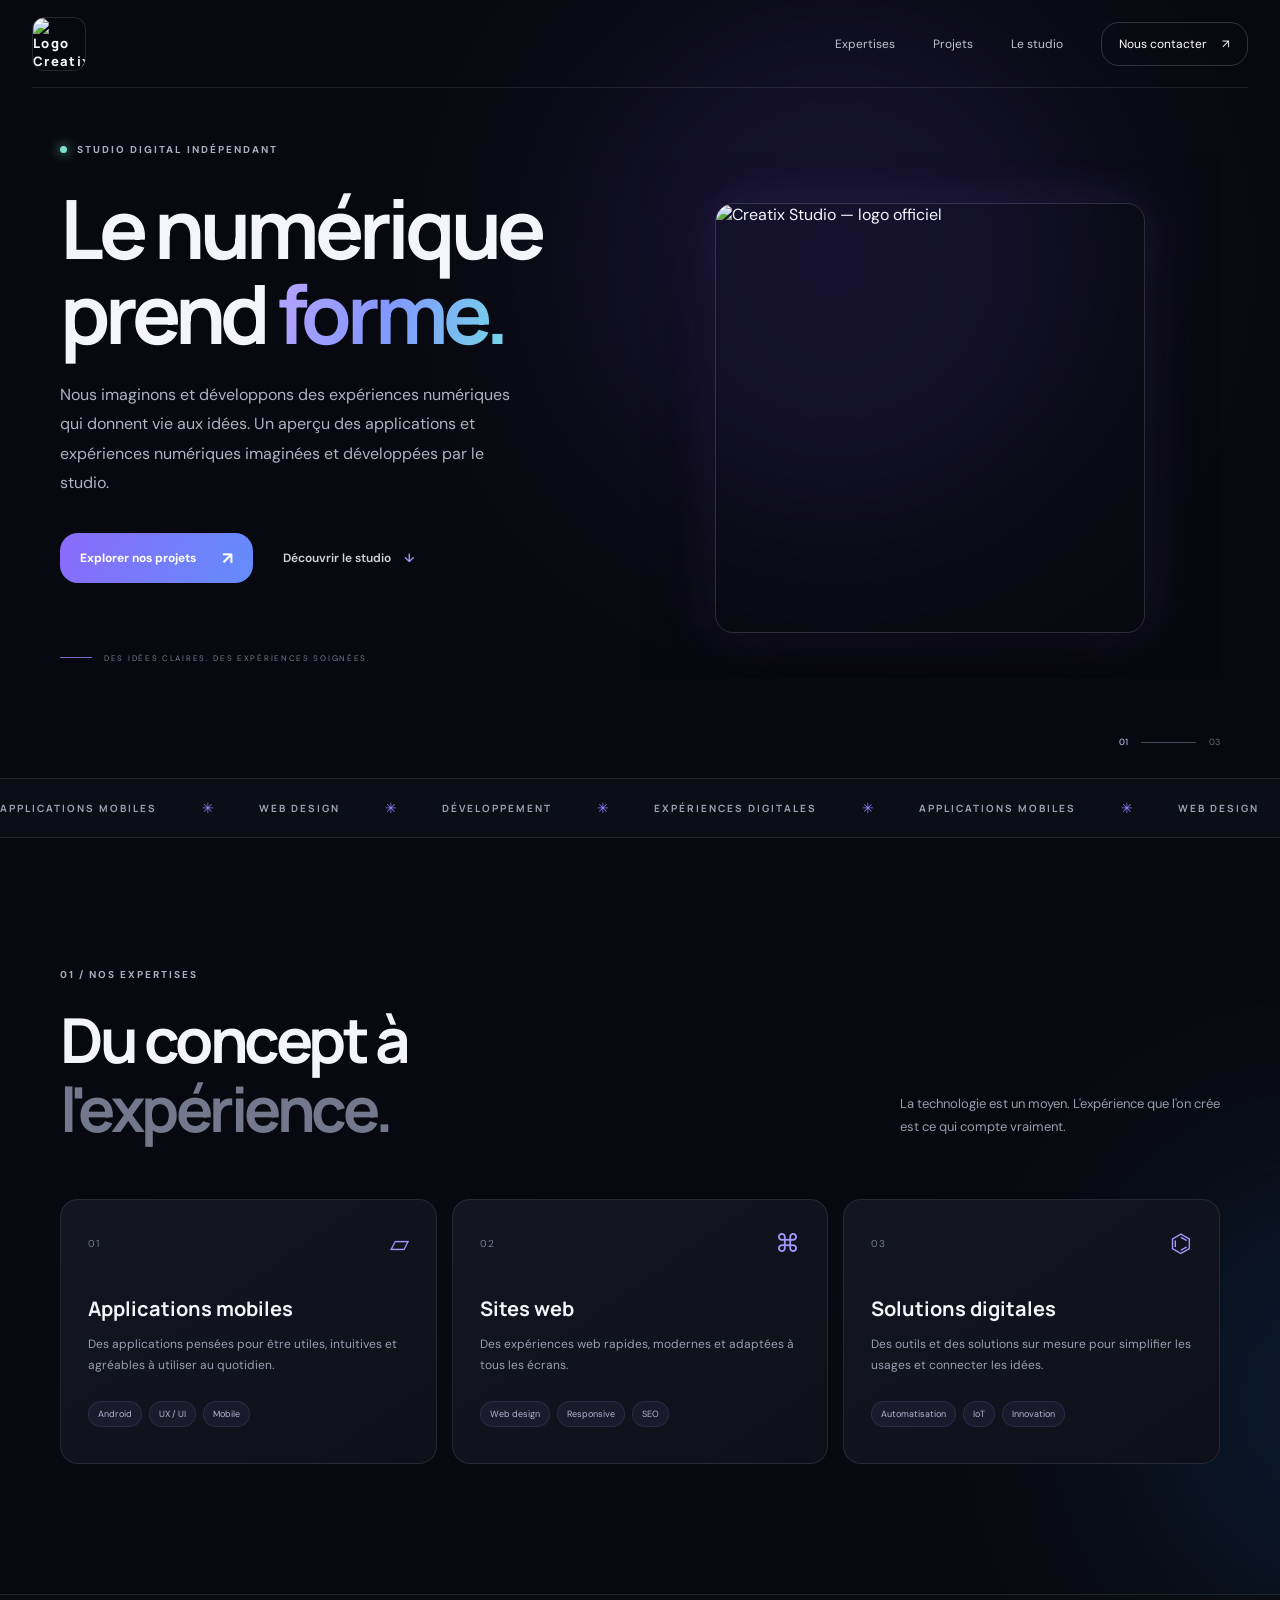
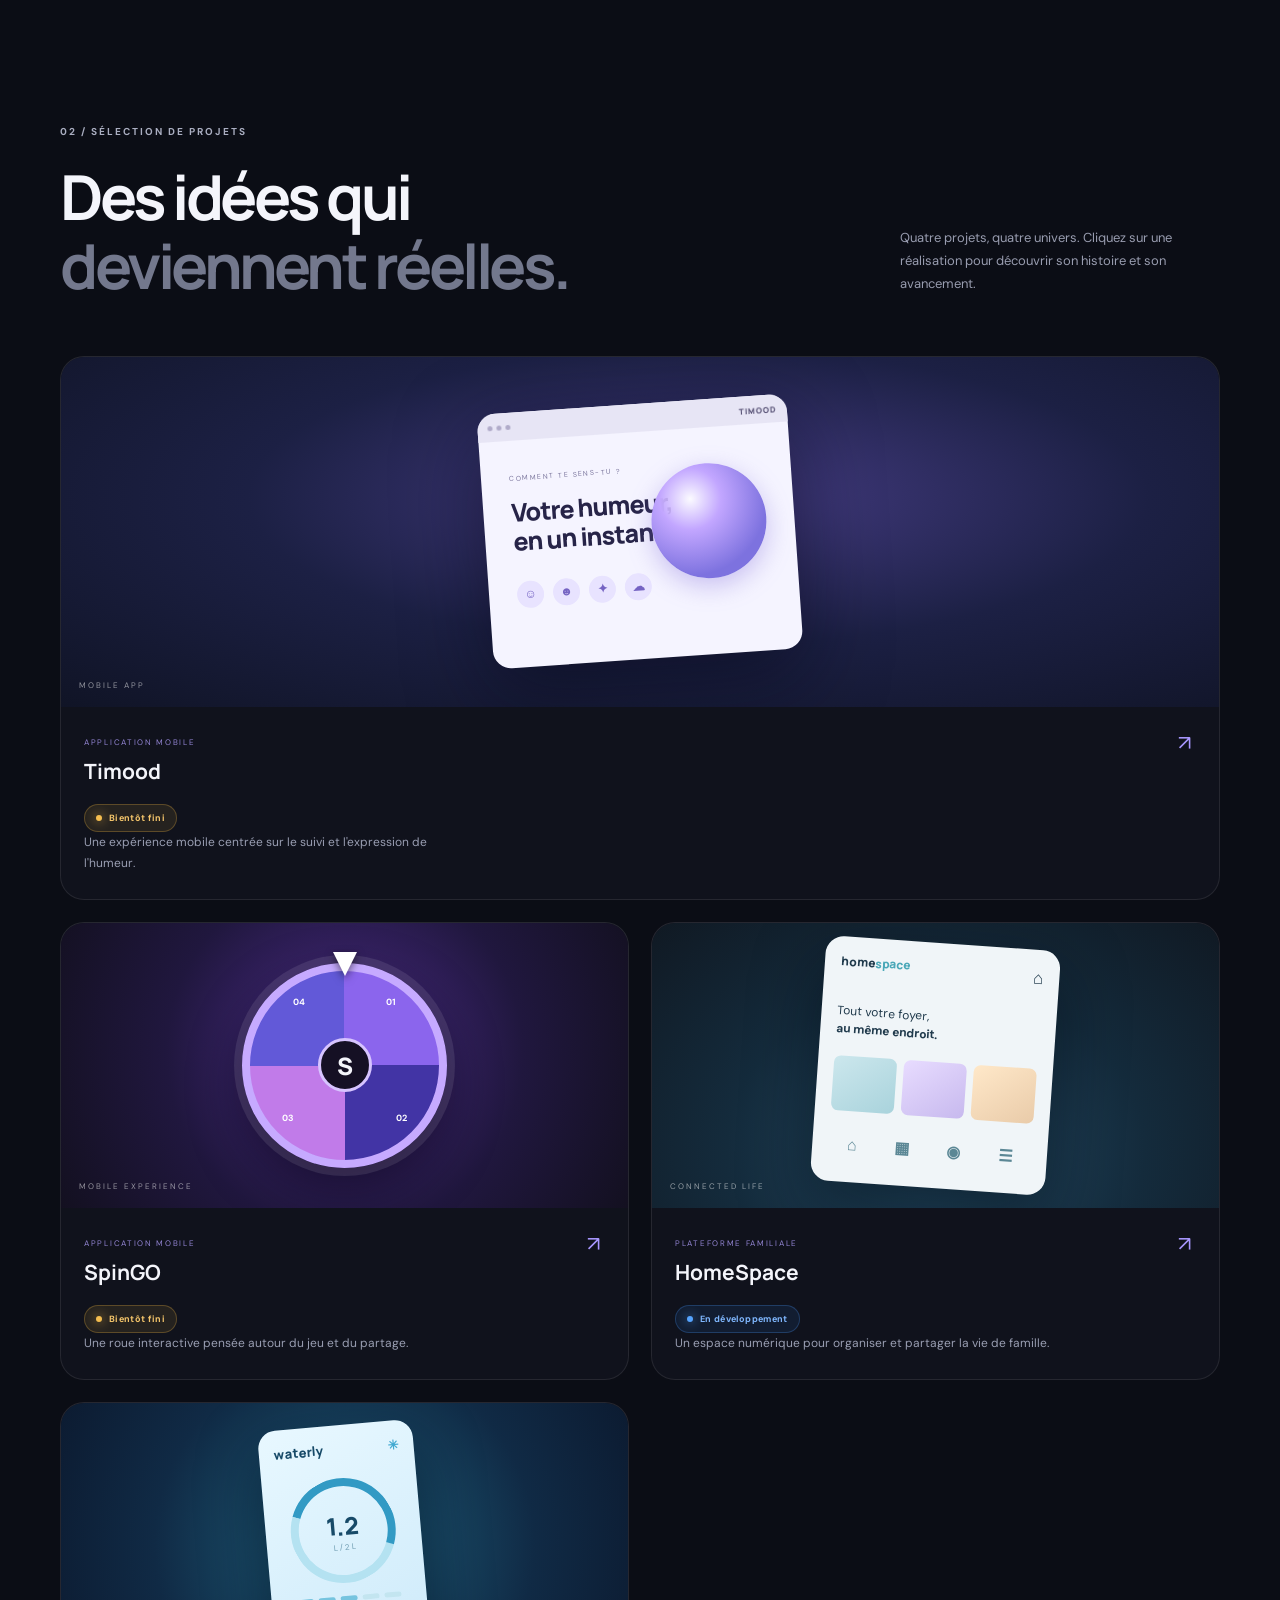
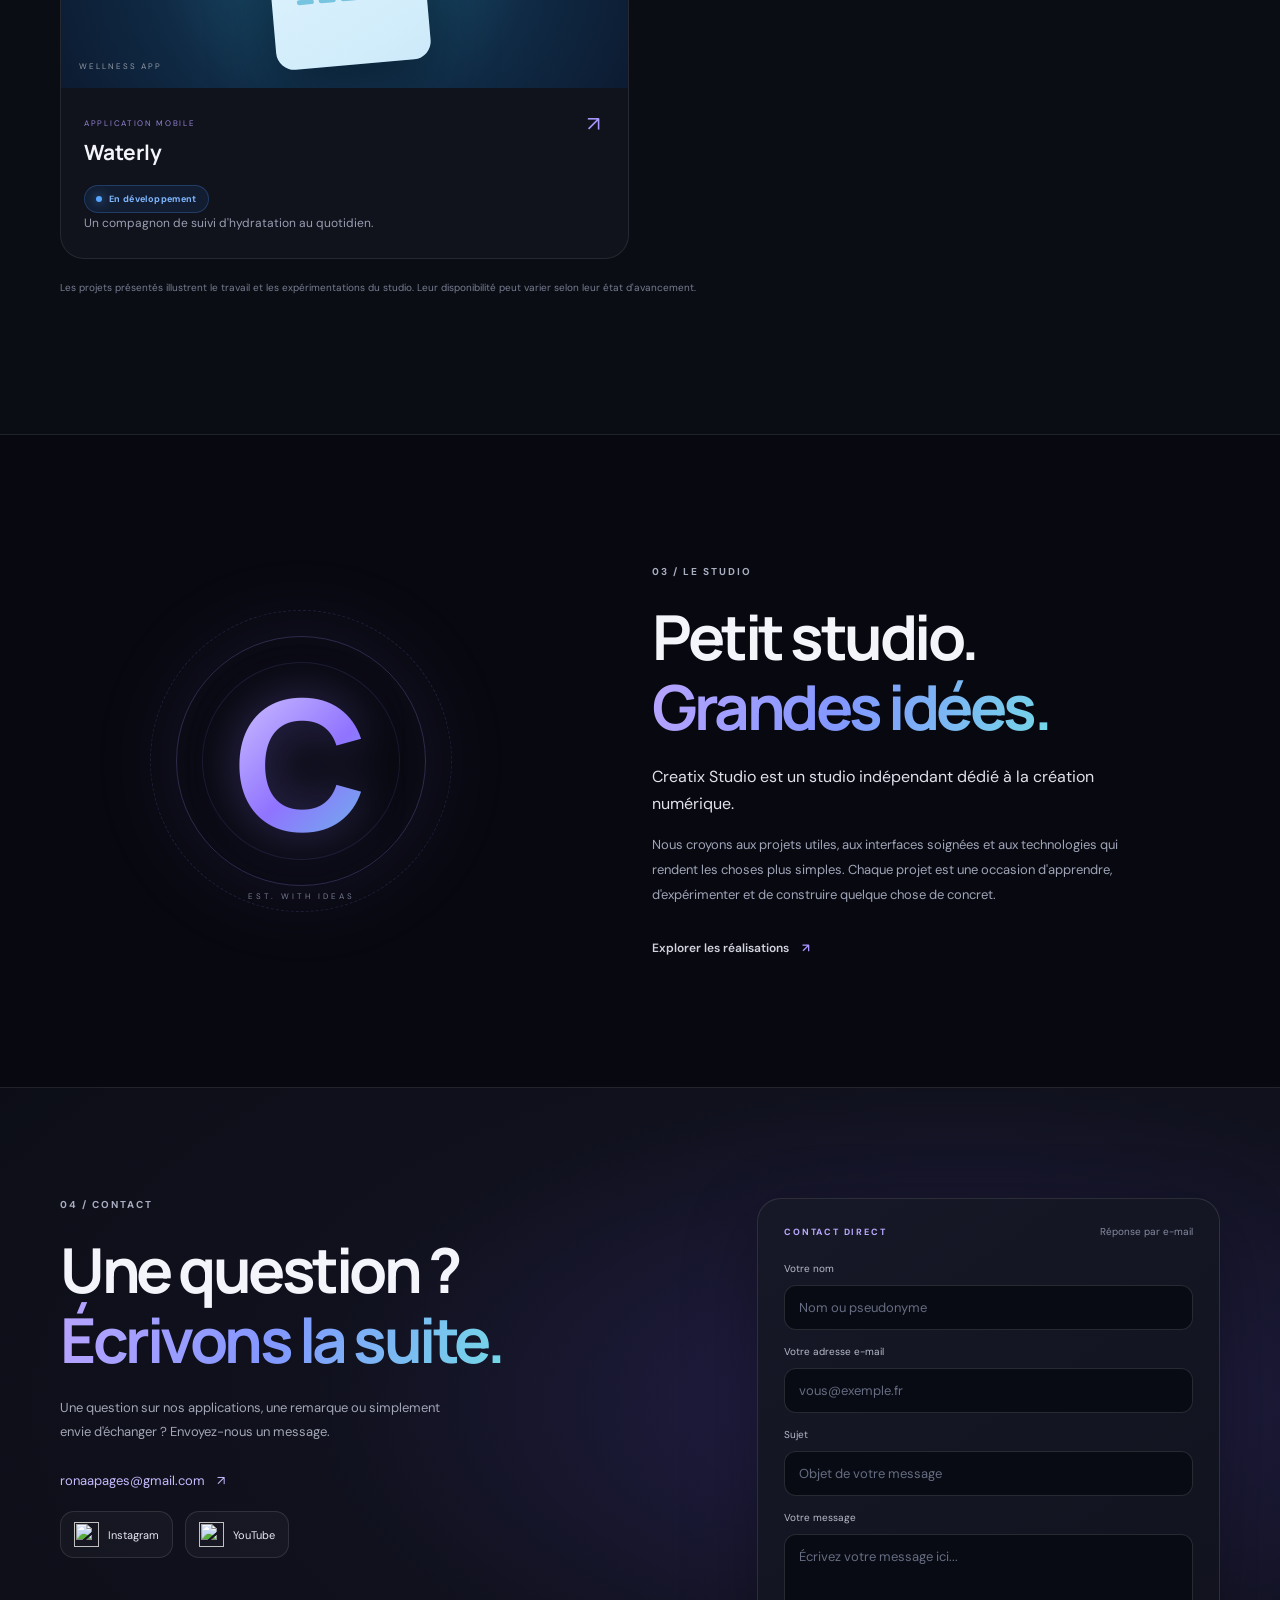
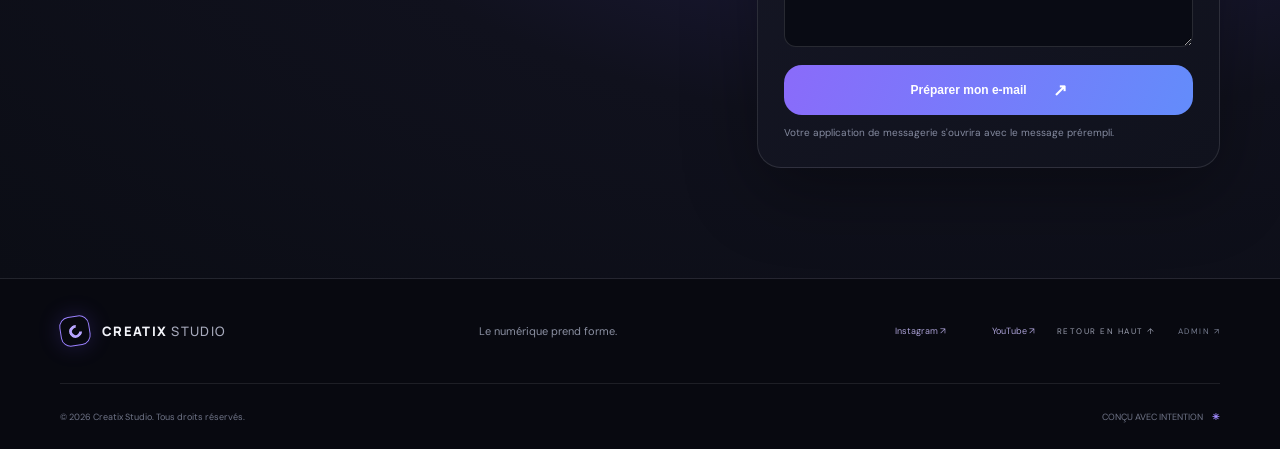
==== index.html @ 7efd93e7 "Add files via upload" ====
<!doctype html>
<html lang="fr">
<head>
  <meta charset="utf-8">
  <meta name="viewport" content="width=device-width, initial-scale=1">
  <meta name="theme-color" content="#080910">
  <meta name="description" content="Creatix Studio imagine et développe des expériences numériques, des applications et des sites web modernes.">
  <meta property="og:title" content="Creatix Studio — Le numérique prend forme">
  <meta property="og:description" content="Applications, sites web et expériences numériques conçus avec ambition.">
  <meta property="og:type" content="website">
  <title>Creatix Studio — Le numérique prend forme</title>
  <link rel="icon" type="image/png" sizes="128x128" href="assets/favicon.png">
  <link rel="preconnect" href="https://fonts.googleapis.com">
  <link rel="preconnect" href="https://fonts.gstatic.com" crossorigin>
  <link href="https://fonts.googleapis.com/css2?family=DM+Sans:wght@400;500;600;700&family=Manrope:wght@400;500;600;700;800&display=swap" rel="stylesheet">
  <link rel="stylesheet" href="styles.css">
</head>
<body>
  <div class="ambient ambient-one" aria-hidden="true"></div>
  <div class="ambient ambient-two" aria-hidden="true"></div>
  <header class="site-header" id="top">
    <a class="brand" href="#top" aria-label="Creatix Studio, accueil">
      <img class="brand-logo" src="assets/logo-creatix.png" alt="Logo Creatix Studio">
    </a>
    <button class="menu-toggle" aria-label="Ouvrir le menu" aria-expanded="false" aria-controls="main-nav"><span></span><span></span></button>
    <nav class="main-nav" id="main-nav" aria-label="Navigation principale">
      <a href="#expertises">Expertises</a>
      <a href="#projets">Projets</a>
      <a href="#studio">Le studio</a>
      <a class="nav-contact" href="#contact">Nous contacter <span>↗</span></a>
    </nav>
  </header>

  <main>
    <section class="hero section-wrap">
      <div class="hero-copy">
        <div class="eyebrow"><span class="pulse-dot"></span> STUDIO DIGITAL INDÉPENDANT</div>
        <h1>Le numérique<br>prend <span class="gradient-text">forme.</span></h1>
        <p class="hero-lead">Nous imaginons et développons des expériences numériques qui donnent vie aux idées. Un aperçu des applications et expériences numériques imaginées et développées par le studio.</p>
        <div class="hero-actions">
          <a class="button button-primary" href="#projets">Explorer nos projets <span>↗</span></a>
          <a class="text-link" href="#studio">Découvrir le studio <span>↓</span></a>
        </div>
        <div class="hero-note"><span class="note-line"></span><span>DES IDÉES CLAIRES. DES EXPÉRIENCES SOIGNÉES.</span></div>
      </div>
      <div class="hero-art" aria-label="Logo Creatix Studio">
        <div class="hero-logo-frame"><img class="hero-logo" src="assets/logo-creatix.png" alt="Creatix Studio — logo officiel"></div>
      </div>
      <div class="hero-index"><span>01</span><span class="index-rule"></span><span>03</span></div>
    </section>

    <section class="ticker" aria-label="Domaines de création"><div class="ticker-track"><span>APPLICATIONS MOBILES</span><i>✳</i><span>WEB DESIGN</span><i>✳</i><span>DÉVELOPPEMENT</span><i>✳</i><span>EXPÉRIENCES DIGITALES</span><i>✳</i><span>APPLICATIONS MOBILES</span><i>✳</i><span>WEB DESIGN</span><i>✳</i><span>DÉVELOPPEMENT</span><i>✳</i><span>EXPÉRIENCES DIGITALES</span><i>✳</i></div></section>

    <section class="section section-wrap" id="expertises">
      <div class="section-heading"><div><div class="eyebrow">01 / NOS EXPERTISES</div><h2>Du concept à<br><span class="muted-heading">l'expérience.</span></h2></div><p>La technologie est un moyen. L'expérience que l'on crée est ce qui compte vraiment.</p></div>
      <div class="expertise-grid">
        <article class="expertise-card"><div class="card-top"><span class="card-number">01</span><span class="line-icon">▱</span></div><h3>Applications mobiles</h3><p>Des applications pensées pour être utiles, intuitives et agréables à utiliser au quotidien.</p><div class="card-tags"><span>Android</span><span>UX / UI</span><span>Mobile</span></div></article>
        <article class="expertise-card"><div class="card-top"><span class="card-number">02</span><span class="line-icon">⌘</span></div><h3>Sites web</h3><p>Des expériences web rapides, modernes et adaptées à tous les écrans.</p><div class="card-tags"><span>Web design</span><span>Responsive</span><span>SEO</span></div></article>
        <article class="expertise-card"><div class="card-top"><span class="card-number">03</span><span class="line-icon">⌬</span></div><h3>Solutions digitales</h3><p>Des outils et des solutions sur mesure pour simplifier les usages et connecter les idées.</p><div class="card-tags"><span>Automatisation</span><span>IoT</span><span>Innovation</span></div></article>
      </div>
    </section>

    <section class="section projects-section" id="projets">
      <div class="section-wrap">
        <div class="section-heading"><div><div class="eyebrow">02 / SÉLECTION DE PROJETS</div><h2>Des idées qui<br><span class="muted-heading">deviennent réelles.</span></h2></div><p>Quatre projets, quatre univers. Cliquez sur une réalisation pour découvrir son histoire et son avancement.</p></div>
        <div class="projects-grid">
          <article data-project-id="timood" class="project-card project-large"><div class="project-visual visual-timood"><img class="project-screenshot" src="assets/projects/timood.png" alt="Capture d’écran de Timood" onerror="this.hidden=true"><div class="mock-window"><div class="mock-bar"><i></i><i></i><i></i><span>TIMOOD</span></div><div class="mood-content"><div class="mood-orb"></div><small>COMMENT TE SENS-TU ?</small><strong>Votre humeur,<br>en un instant.</strong><div class="mood-pills"><b>☺</b><b>☻</b><b>✦</b><b>☁</b></div></div></div><span class="visual-label">MOBILE APP</span></div><div class="project-info"><div><span class="project-type">APPLICATION MOBILE</span><h3>Timood</h3><span class="project-status" data-status>Bientôt fini</span><p>Une expérience mobile centrée sur le suivi et l'expression de l'humeur.</p></div><span class="project-arrow">↗</span></div></article>
          <article data-project-id="spingo" class="project-card"><div class="project-visual visual-spingo"><img class="project-screenshot" src="assets/projects/spingo.png" alt="Capture d’écran de SpinGO" onerror="this.hidden=true"><div class="wheel"><div class="wheel-center">S</div><span>01</span><span>02</span><span>03</span><span>04</span></div><span class="visual-label">MOBILE EXPERIENCE</span></div><div class="project-info"><div><span class="project-type">APPLICATION MOBILE</span><h3>SpinGO</h3><span class="project-status" data-status>Bientôt fini</span><p>Une roue interactive pensée autour du jeu et du partage.</p></div><span class="project-arrow">↗</span></div></article>
          <article data-project-id="homespace" class="project-card"><div class="project-visual visual-homespace"><img class="project-screenshot" src="assets/projects/homespace.png" alt="Capture d’écran de HomeSpace" onerror="this.hidden=true"><div class="home-ui"><div class="home-top"><span>home<span>space</span></span><b>⌂</b></div><div class="home-welcome">Tout votre foyer,<br><strong>au même endroit.</strong></div><div class="home-widgets"><i></i><i></i><i></i></div><div class="home-nav"><b>⌂</b><b>▦</b><b>◉</b><b>☰</b></div></div><span class="visual-label">CONNECTED LIFE</span></div><div class="project-info"><div><span class="project-type">PLATEFORME FAMILIALE</span><h3>HomeSpace</h3><span class="project-status" data-status>En développement</span><p>Un espace numérique pour organiser et partager la vie de famille.</p></div><span class="project-arrow">↗</span></div></article>
          <article data-project-id="waterly" class="project-card"><div class="project-visual visual-waterly"><img class="project-screenshot" src="assets/projects/waterly.png" alt="Capture d’écran de Waterly" onerror="this.hidden=true"><div class="water-phone"><div class="water-header">waterly <span>✳</span></div><div class="water-ring"><div><strong>1.2</strong><small>L / 2 L</small></div></div><div class="water-bars"><i></i><i></i><i></i><i></i><i></i></div></div><span class="visual-label">WELLNESS APP</span></div><div class="project-info"><div><span class="project-type">APPLICATION MOBILE</span><h3>Waterly</h3><span class="project-status" data-status>En développement</span><p>Un compagnon de suivi d'hydratation au quotidien.</p></div><span class="project-arrow">↗</span></div></article>
        </div>
        <p class="projects-footnote">Les projets présentés illustrent le travail et les expérimentations du studio. Leur disponibilité peut varier selon leur état d'avancement.</p>
      </div>
    </section>

    <section class="section section-wrap studio-section" id="studio">
      <div class="studio-symbol"><div class="symbol-ring"></div><div class="symbol-letter">C</div><span>EST. WITH IDEAS</span></div>
      <div class="studio-copy"><div class="eyebrow">03 / LE STUDIO</div><h2>Petit studio.<br><span class="gradient-text">Grandes idées.</span></h2><p class="studio-lead">Creatix Studio est un studio indépendant dédié à la création numérique.</p><p>Nous croyons aux projets utiles, aux interfaces soignées et aux technologies qui rendent les choses plus simples. Chaque projet est une occasion d'apprendre, d'expérimenter et de construire quelque chose de concret.</p><a class="text-link" href="#projets">Explorer les réalisations <span>↗</span></a></div>
    </section>

    <section class="contact-section" id="contact">
      <div class="section-wrap contact-inner contact-reworked">
        <div class="contact-intro">
          <div class="eyebrow">04 / CONTACT</div>
          <h2>Une question ?<br><span class="gradient-text">Écrivons la suite.</span></h2>
          <p>Une question sur nos applications, une remarque ou simplement envie d'échanger ? Envoyez-nous un message.</p>
          <a class="contact-email" href="mailto:ronaapages@gmail.com">ronaapages@gmail.com <span>↗</span></a>
          <div class="contact-socials">
            <a class="social-icon-link" href="https://www.instagram.com/creatix_studio.fr/" target="_blank" rel="noopener noreferrer" aria-label="Instagram Creatix Studio"><img src="assets/instagram-icon.png" alt=""><span>Instagram</span></a>
            <a class="social-icon-link" href="https://youtube.com/@creatixstudiofr?si=Gf36bRk7oWZ05iRI" target="_blank" rel="noopener noreferrer" aria-label="YouTube Creatix Studio"><img src="assets/youtube-icon.png" alt=""><span>YouTube</span></a>
          </div>
        </div>
        <form class="contact-form" id="contact-form">
          <div class="form-heading"><span>CONTACT DIRECT</span><small>Réponse par e-mail</small></div>
          <label for="contact-name">Votre nom</label>
          <input id="contact-name" name="name" type="text" placeholder="Nom ou pseudonyme" required maxlength="80">
          <label for="contact-sender">Votre adresse e-mail</label>
          <input id="contact-sender" name="email" type="email" placeholder="vous@exemple.fr" required maxlength="120">
          <label for="contact-subject">Sujet</label>
          <input id="contact-subject" name="subject" type="text" placeholder="Objet de votre message" required maxlength="120">
          <label for="contact-message">Votre message</label>
          <textarea id="contact-message" name="message" rows="5" placeholder="Écrivez votre message ici..." required maxlength="4000"></textarea>
          <button class="button button-primary contact-submit" type="submit">Préparer mon e-mail <span>↗</span></button>
          <p class="form-note" id="contact-form-note">Votre application de messagerie s'ouvrira avec le message prérempli.</p>
        </form>
      </div>
    </section>
  </main>

  <footer class="site-footer"><div class="section-wrap footer-main"><a class="brand" href="#top"><span class="brand-mark"><span></span></span><span>CREATIX<span class="brand-light"> STUDIO</span></span></a><p>Le numérique prend forme.</p><div class="footer-links"><a class="footer-social" href="https://www.instagram.com/creatix_studio.fr/" target="_blank" rel="noopener noreferrer"><img src="assets/instagram-icon.png" alt="">Instagram ↗</a><a class="footer-social" href="https://youtube.com/@creatixstudiofr?si=Gf36bRk7oWZ05iRI" target="_blank" rel="noopener noreferrer"><img src="assets/youtube-icon.png" alt="">YouTube ↗</a><a href="#top" class="back-top">RETOUR EN HAUT ↑</a><a href="admin.html" class="admin-entry">ADMIN ↗</a></div></div><div class="section-wrap footer-bottom"><span>© <span id="year"></span> Creatix Studio. Tous droits réservés.</span><span>CONÇU AVEC INTENTION <b>✳</b></span></div></footer>
  <div class="project-modal" id="project-modal" aria-hidden="true">
    <div class="project-modal-backdrop" data-close-modal></div>
    <section class="project-modal-panel" role="dialog" aria-modal="true" aria-labelledby="modal-title">
      <button class="modal-close" type="button" aria-label="Fermer" data-close-modal>×</button>
      <div class="modal-eyebrow">CREATIX STUDIO / PROJET</div><div class="modal-visual" id="modal-visual"></div>
      <div class="modal-content"><div class="modal-type" id="modal-type"></div><h2 id="modal-title"></h2><span class="project-status" id="modal-status"></span><p id="modal-description"></p><div class="modal-detail" id="modal-detail"></div></div>
    </section>
  </div>
  <script src="script.js"></script>
</body>
</html>
---- styles.css ----
:root{--bg:#080910;--panel:#10121d;--panel2:#141725;--text:#f4f5fb;--muted:#989caf;--line:rgba(255,255,255,.09);--purple:#9b7bff;--blue:#5a8cff;--cyan:#66d9ed;--font:'DM Sans',sans-serif;--display:'Manrope',sans-serif}*{box-sizing:border-box}html{scroll-behavior:smooth;scroll-padding-top:90px}body{margin:0;background:var(--bg);color:var(--text);font-family:var(--font);overflow-x:hidden}a{color:inherit;text-decoration:none}.ambient{position:absolute;z-index:-1;pointer-events:none;border-radius:50%;filter:blur(100px);opacity:.15}.ambient-one{width:520px;height:520px;top:0;left:45%;background:#6444d8}.ambient-two{width:400px;height:500px;top:1150px;right:-240px;background:#176cbd}.section-wrap{width:min(1160px,calc(100% - 64px));margin-inline:auto}.site-header{height:88px;width:min(1320px,calc(100% - 64px));margin:auto;display:flex;align-items:center;justify-content:space-between;border-bottom:1px solid var(--line);position:relative;z-index:10}.brand{display:flex;align-items:center;gap:12px;font:800 13px var(--display);letter-spacing:1.3px}.brand-light{font-weight:500;color:#a7aabc}.brand-mark{width:30px;height:30px;border:1.5px solid #9a80ff;border-radius:10px;display:grid;place-items:center;transform:rotate(-9deg);box-shadow:0 0 22px #7955ff35}.brand-mark span{width:13px;height:13px;border:3px solid #b8a6ff;border-right-color:transparent;border-radius:50%;transform:rotate(-35deg)}.main-nav{display:flex;align-items:center;gap:38px;font-size:12px;color:#c0c3d0}.main-nav>a:not(.nav-contact):hover,.text-link:hover{color:white}.nav-contact{padding:13px 17px;border:1px solid #ffffff2c;border-radius:7px;color:white;transition:.25s}.nav-contact:hover{background:#fff;color:#090a12}.nav-contact span{margin-left:12px}.menu-toggle{display:none}.hero{min-height:690px;display:grid;grid-template-columns:1fr 1fr;align-items:center;position:relative;padding-top:35px;padding-bottom:65px}.hero-copy{position:relative;z-index:2;padding-bottom:30px}.eyebrow{font-size:10px;letter-spacing:2px;color:#aaaec1;font-weight:700;display:flex;align-items:center;gap:10px}.pulse-dot,.tag-dot{width:7px;height:7px;border-radius:50%;background:#7ce0cf;box-shadow:0 0 12px #7ce0cf}.hero h1,.section-heading h2,.studio-copy h2,.contact-inner h2{font:700 clamp(54px,6.4vw,88px)/1.04 var(--display);letter-spacing:-5px;margin:30px 0 23px}.gradient-text{background:linear-gradient(105deg,#b9a4ff 0%,#8297ff 48%,#74d8e7 100%);-webkit-background-clip:text;background-clip:text;color:transparent}.hero-lead{max-width:470px;font-size:16px;line-height:1.85;color:#aeb2c2}.hero-actions{display:flex;align-items:center;gap:30px;margin-top:35px}.button{min-height:50px;padding:0 20px;display:inline-flex;align-items:center;gap:26px;border-radius:6px;font-size:12px;font-weight:700;transition:transform .2s,box-shadow .2s}.button:hover{transform:translateY(-3px);box-shadow:0 12px 35px #7155db38}.button-primary{background:linear-gradient(110deg,#8a6bfa,#638cfb);color:white}.button-primary span{font-size:17px}.text-link{font-size:12px;color:#d1d3df;font-weight:600}.text-link span{margin-left:10px;color:#a996ff}.hero-note{display:flex;align-items:center;gap:12px;margin-top:70px;font-size:8px;letter-spacing:1.7px;color:#73788d}.note-line{width:32px;height:1px;background:#7e6bca}.hero-art{height:520px;position:relative;display:grid;place-items:center}.art-grid{position:absolute;inset:30px 0;background-image:linear-gradient(#ffffff09 1px,transparent 1px),linear-gradient(90deg,#ffffff09 1px,transparent 1px);background-size:36px 36px;mask-image:radial-gradient(ellipse,black 0%,transparent 72%);opacity:.6}.orbit{position:absolute;border:1px solid #a69aff28;border-radius:50%;transform:rotate(-28deg)}.orbit-a{width:430px;height:220px}.orbit-b{width:350px;height:460px;transform:rotate(58deg);border-color:#68b8e52c}.orbit-c{width:490px;height:300px;transform:rotate(76deg);border-style:dashed;border-color:#9c82ff25}.art-core{width:250px;height:250px;border-radius:50%;position:relative;display:grid;place-items:center;background:radial-gradient(circle at 35% 30%,#34305c,#15172c 48%,#0c0d17 72%);box-shadow:inset 0 0 45px #9e8aff28,0 0 100px #6e58d52c;border:1px solid #b9a9ff38}.core-glow{position:absolute;inset:18px;border-radius:50%;border:1px solid #a7a1ff30;box-shadow:0 0 30px #8e75ff25}.core-c{font:800 145px/.8 var(--display);letter-spacing:-18px;padding-right:16px;background:linear-gradient(135deg,#f4efff,#a58bff 55%,#5fcde6);color:transparent;background-clip:text;filter:drop-shadow(0 0 25px #a18aff72)}.core-caption{position:absolute;bottom:48px;right:23px;font:800 8px/1.4 var(--display);letter-spacing:2px;color:#d5d1f3}.core-caption span{color:#8c91ac;font-weight:500}.float-tag{position:absolute;padding:11px 14px;border:1px solid #ffffff1a;background:#10121dcc;backdrop-filter:blur(12px);border-radius:5px;font-size:8px;letter-spacing:1.5px;color:#c7c9d6;box-shadow:0 12px 40px #0005}.tag-top{top:75px;right:0}.tag-icon{font-size:15px;color:#ad9bff;margin-right:8px}.tag-bottom{bottom:70px;left:2px}.tag-dot{display:inline-block;margin-right:8px;width:6px;height:6px}.art-cross{position:absolute;color:#a797ff;font-size:22px;font-weight:200}.cross-one{top:100px;left:45px}.cross-two{right:50px;bottom:120px}.hero-index{position:absolute;bottom:30px;right:0;display:flex;align-items:center;gap:13px;color:#656a7d;font-size:9px}.hero-index span:first-child{color:#d4c8ff}.index-rule{width:55px;height:1px;background:#44465a}.ticker{overflow:hidden;border-block:1px solid var(--line);background:#0c0e17;padding:20px 0}.ticker-track{display:flex;align-items:center;justify-content:space-around;gap:45px;white-space:nowrap;min-width:1000px;animation:marquee 36s linear infinite}.ticker-track span{font:700 10px var(--display);letter-spacing:2px;color:#9da1b4}.ticker-track i{font-style:normal;color:#9880ff;font-size:14px}@keyframes marquee{to{transform:translateX(-15%)}}.section{padding-top:130px;padding-bottom:130px}.section-heading{display:flex;align-items:flex-end;justify-content:space-between;margin-bottom:55px}.section-heading h2,.studio-copy h2,.contact-inner h2{font-size:clamp(42px,5vw,62px);letter-spacing:-3.5px;line-height:1.12;margin:24px 0 0}.muted-heading{color:#73788d}.section-heading>p{max-width:320px;color:var(--muted);font-size:13px;line-height:1.8;margin:0 0 5px}.expertise-grid{display:grid;grid-template-columns:repeat(3,1fr);gap:15px}.expertise-card{min-height:265px;padding:27px 27px 25px;background:linear-gradient(145deg,#131522,#0e1019);border:1px solid var(--line);border-radius:9px;transition:.3s}.expertise-card:hover,.project-card:hover{transform:translateY(-5px);border-color:#9d8bff55}.card-top{display:flex;align-items:center;justify-content:space-between}.card-number{font-size:10px;color:#747a90;letter-spacing:1px}.line-icon{font-size:25px;color:#a997ff}.expertise-card h3{font:700 20px var(--display);margin:35px 0 12px}.expertise-card p,.project-info p{font-size:12px;line-height:1.8;color:#999eb2;margin:0}.card-tags{display:flex;gap:7px;flex-wrap:wrap;margin-top:24px}.card-tags span{font-size:9px;color:#b8b4d2;background:#a38aff12;border:1px solid #a38aff22;padding:6px 9px;border-radius:3px}.projects-section{background:#0b0d15;border-block:1px solid var(--line)}.projects-grid{display:grid;grid-template-columns:repeat(2,1fr);gap:22px}.project-card{border:1px solid var(--line);border-radius:8px;overflow:hidden;background:#10121c;transition:.3s}.project-visual{height:285px;position:relative;overflow:hidden;display:grid;place-items:center}.project-large{grid-column:span 2}.project-large .project-visual{height:350px}.visual-label{position:absolute;bottom:17px;left:18px;font-size:8px;letter-spacing:2px;color:#ffffff8a}.visual-timood{background:radial-gradient(ellipse at 55% 40%,#463d85,#1c2044 50%,#101426)}.mock-window{width:310px;height:255px;border-radius:12px;background:#f5f4ff;box-shadow:0 25px 80px #05071688;overflow:hidden;transform:rotate(-4deg)}.mock-bar{height:28px;background:#e7e5f5;display:flex;align-items:center;padding:0 10px;gap:4px}.mock-bar i{width:5px;height:5px;border-radius:50%;background:#b0abc9}.mock-bar span{margin-left:auto;font:800 8px var(--display);letter-spacing:1px;color:#565074}.mood-content{padding:24px 28px;color:#272448;position:relative}.mood-orb{position:absolute;width:115px;height:115px;border-radius:50%;right:28px;top:36px;background:radial-gradient(circle at 35% 30%,#fff9,#c2a6ff 28%,#7d72df 70%);box-shadow:0 8px 25px #8772db65}.mood-content small{font-size:7px;letter-spacing:1.5px;color:#7c779e}.mood-content strong{display:block;font:800 25px/1.15 var(--display);margin-top:13px;letter-spacing:-1px}.mood-pills{display:flex;gap:9px;margin-top:25px}.mood-pills b{width:27px;height:27px;border-radius:50%;display:grid;place-items:center;background:#e8e3ff;color:#7563c3;font-size:12px}.visual-spingo{background:radial-gradient(circle at 50% 45%,#4c2c89,#20173e 55%,#131020)}.wheel{width:205px;height:205px;border-radius:50%;background:conic-gradient(#8b65ed 0 25%,#4234a5 25% 50%,#c17be9 50% 75%,#6259d8 75%);border:8px solid #c6aaff;box-shadow:0 0 0 8px #ffffff18,0 20px 50px #05020f88;position:relative;display:grid;place-items:center}.wheel:after{content:'';position:absolute;top:-19px;border-left:12px solid transparent;border-right:12px solid transparent;border-top:24px solid #fff;filter:drop-shadow(0 3px 4px #0008)}.wheel-center{width:54px;height:54px;background:#151024;border:3px solid #d7c4ff;border-radius:50%;display:grid;place-items:center;font:800 24px var(--display);z-index:1}.wheel>span{position:absolute;font-size:9px;font-weight:700;color:white}.wheel>span:nth-of-type(1){top:25px;right:43px}.wheel>span:nth-of-type(2){bottom:36px;right:32px}.wheel>span:nth-of-type(3){bottom:36px;left:32px}.wheel>span:nth-of-type(4){top:25px;left:43px}.visual-homespace{background:radial-gradient(ellipse at 50% 80%,#244b65,#142b3c 52%,#101923)}.home-ui{width:235px;height:245px;border-radius:14px;background:#f0f5f8;color:#203a4c;padding:16px;box-shadow:0 25px 65px #020a1280;transform:rotate(4deg)}.home-top{display:flex;justify-content:space-between;font:800 12px var(--display)}.home-top span span{color:#4ba8b8}.home-top b{font-size:17px}.home-welcome{font-size:12px;margin-top:26px;line-height:1.5}.home-widgets{display:flex;gap:7px;margin-top:18px}.home-widgets i{height:55px;flex:1;border-radius:7px;background:linear-gradient(145deg,#cce7ed,#a9d3dc)}.home-widgets i:nth-child(2){background:linear-gradient(145deg,#e8dcff,#c7b9ee)}.home-widgets i:nth-child(3){background:linear-gradient(145deg,#ffe8c9,#e9cba9)}.home-nav{display:flex;justify-content:space-around;margin-top:23px;color:#5b8795}.visual-waterly{background:radial-gradient(circle at 50% 50%,#1f627e,#102a45 60%,#0c1b31)}.water-phone{width:155px;height:240px;border-radius:19px;background:linear-gradient(155deg,#e8f8ff,#cdeafa);padding:15px;color:#174a68;box-shadow:0 25px 60px #030b1d99;transform:rotate(-5deg)}.water-header{font:800 13px var(--display);display:flex;justify-content:space-between}.water-header span{color:#42a9d1}.water-ring{width:105px;height:105px;border-radius:50%;margin:20px auto 13px;border:8px solid #b4e2f1;border-top-color:#329ac4;border-right-color:#329ac4;display:grid;place-items:center;transform:rotate(-25deg)}.water-ring>div{transform:rotate(25deg);display:flex;flex-direction:column;align-items:center}.water-ring strong{font:800 24px var(--display)}.water-ring small{font-size:8px;color:#6e9cb1}.water-bars{display:flex;gap:5px;justify-content:center}.water-bars i{width:17px;height:5px;border-radius:5px;background:#76c4df}.water-bars i:nth-child(n+4){background:#c3e5f0}.visual-smartgate{background:linear-gradient(145deg,#29324b,#111a2c)}.gate-scene{width:260px;height:190px;position:relative}.gate-sun{position:absolute;right:25px;top:12px;width:55px;height:55px;border-radius:50%;background:linear-gradient(135deg,#d4c7ff,#6e86cb);box-shadow:0 0 40px #8da2ff66}.gate-line{position:absolute;bottom:40px;width:100%;height:1px;background:#8ea2c855}.gate-door{position:absolute;bottom:42px;left:35px;width:180px;height:100px;border:2px solid #9aadd1;background:linear-gradient(145deg,#384a67,#1a2a43);display:flex;gap:8px;padding:9px}.gate-door i{flex:1;border:1px solid #9baecc66;background:#9eb3d01a}.gate-base{position:absolute;bottom:29px;left:20px;width:210px;height:10px;background:#9aabc6;border-radius:3px}.gate-signal{position:absolute;top:15px;left:0;font-size:8px;letter-spacing:2px;color:#a4d6df}.visual-security{background:radial-gradient(circle at 50%,#253b4d,#101c2c 65%,#0b1421)}.security-radar{width:200px;height:200px;border:1px solid #6ac7d044;border-radius:50%;position:relative;background:repeating-radial-gradient(circle,transparent 0 32px,#65d0dc25 33px 34px),linear-gradient(90deg,transparent 49.5%,#65d0dc25 50%,transparent 50.5%),linear-gradient(0deg,transparent 49.5%,#65d0dc25 50%,transparent 50.5%);overflow:hidden}.radar-sweep{position:absolute;inset:0;background:conic-gradient(from 0deg,transparent 0 270deg,#67d5d04c 360deg);border-radius:50%;animation:spin 7s linear infinite}.radar-center{position:absolute;inset:0;display:grid;place-items:center;color:#8be0d8;font-size:27px}.radar-point{position:absolute;width:7px;height:7px;border-radius:50%;background:#8be0d8;top:54px;right:48px;box-shadow:0 0 15px #8be0d8}@keyframes spin{to{transform:rotate(360deg)}}.project-info{display:flex;justify-content:space-between;align-items:center;padding:22px 23px 24px}.project-type{font-size:8px;letter-spacing:1.7px;color:#9385d3}.project-info h3{font:700 21px var(--display);margin:7px 0}.project-info p{max-width:390px}.project-arrow{font-size:21px;color:#a897ff;padding:0 5px}.projects-footnote{font-size:10px;color:#777d91;margin-top:22px}.studio-section{display:grid;grid-template-columns:.85fr 1fr;gap:110px;align-items:center}.studio-symbol{height:350px;display:grid;place-items:center;position:relative}.symbol-ring{width:250px;height:250px;border:1px solid #a48aff40;border-radius:50%;box-shadow:0 0 90px #7d62db20,inset 0 0 50px #7d62db12;position:absolute}.symbol-ring:before,.symbol-ring:after{content:'';position:absolute;inset:-27px;border:1px dashed #8f7be52a;border-radius:50%;transform:rotate(35deg)}.symbol-ring:after{inset:25px;border-style:solid;border-color:#8f7be522;transform:rotate(-25deg)}.symbol-letter{font:800 180px var(--display);letter-spacing:-20px;padding-right:20px;background:linear-gradient(135deg,#e3dcff,#9073ff 55%,#5fc9e2);color:transparent;background-clip:text;filter:drop-shadow(0 0 25px #8b75f966)}.studio-symbol>span{position:absolute;bottom:35px;font-size:8px;letter-spacing:3px;color:#777d92}.studio-copy h2{margin-bottom:22px}.studio-copy p{color:#9fa4b7;font-size:13px;line-height:1.9;max-width:500px}.studio-copy .studio-lead{font-size:16px;color:#e0e1eb;line-height:1.7}.studio-copy .text-link{display:inline-block;margin-top:20px}.contact-section{border-block:1px solid var(--line);background:radial-gradient(ellipse at 75% 40%,#24204b 0%,#10111d 48%,#0b0d15 100%);padding:110px 0}.contact-inner{display:grid;grid-template-columns:1fr .75fr;gap:80px;align-items:center}.contact-inner h2{margin-bottom:22px}.contact-inner>div:first-child>p{color:#a2a6b7;font-size:13px;line-height:1.8;max-width:390px}.contact-card{padding:30px;background:#111321c9;border:1px solid #ffffff1a;border-radius:10px;box-shadow:0 20px 70px #0004}.contact-orb{width:42px;height:42px;display:grid;place-items:center;border-radius:50%;background:linear-gradient(135deg,#9476ff,#65bfe5);font-size:20px;margin-bottom:25px}.contact-card>span{font-size:8px;letter-spacing:1.7px;color:#9990c9}.contact-card h3{font:700 27px var(--display);margin:10px 0}.contact-card p{font-size:12px;line-height:1.8;color:#9da2b5;margin-bottom:22px}.contact-card small{display:block;margin-top:13px;font-size:9px;color:#777d90}.site-footer{background:#080910}.footer-main{height:105px;display:flex;align-items:center;justify-content:space-between;border-bottom:1px solid var(--line)}.footer-main>p{font-size:11px;color:#8b90a2}.back-top{font-size:8px;letter-spacing:1.5px;color:#9b9fb0}.footer-bottom{min-height:65px;display:flex;justify-content:space-between;align-items:center;font-size:9px;color:#707588}.footer-bottom b{color:#a18bff;margin-left:7px}
@media(max-width:800px){.section-wrap{width:min(100% - 42px,620px)}.site-header{width:calc(100% - 42px);height:75px}.main-nav{gap:18px}.main-nav>a{font-size:10px}.nav-contact{padding:11px}.hero{min-height:auto;grid-template-columns:1fr;padding-top:85px;padding-bottom:65px}.hero-copy{padding-bottom:0}.hero h1{font-size:76px}.hero-art{height:430px;margin-top:25px}.hero-index{bottom:15px}.section{padding-top:95px;padding-bottom:95px}.section-heading{gap:30px}.section-heading>p{max-width:250px}.expertise-card{padding:22px;min-height:285px}.studio-section{gap:45px}.studio-symbol{height:290px}.symbol-ring{width:205px;height:205px}.symbol-letter{font-size:150px}.contact-inner{gap:35px}}
@media(max-width:600px){.section-wrap{width:calc(100% - 40px)}.site-header{width:calc(100% - 40px)}.menu-toggle{display:flex;width:40px;height:40px;border:1px solid var(--line);border-radius:6px;background:#10121c;flex-direction:column;align-items:center;justify-content:center;gap:5px}.menu-toggle span{width:16px;height:1px;background:white;transition:.2s}.main-nav{position:absolute;top:74px;left:-20px;right:-20px;padding:22px 20px 25px;background:#0c0e18f5;backdrop-filter:blur(18px);border-bottom:1px solid var(--line);display:none;align-items:stretch;flex-direction:column;gap:20px}.main-nav.open{display:flex}.main-nav>a{font-size:13px}.nav-contact{text-align:center}.hero{padding-top:70px}.hero h1{font-size:62px;letter-spacing:-4px}.hero-lead{font-size:14px}.hero-actions{gap:20px;flex-wrap:wrap}.hero-note{margin-top:48px;font-size:7px}.hero-art{height:340px;margin-top:15px}.art-core{width:190px;height:190px}.core-c{font-size:112px}.core-caption{bottom:34px;right:17px;font-size:7px}.orbit-a{width:320px;height:170px}.orbit-b{width:280px;height:360px}.orbit-c{width:350px;height:230px}.tag-top{top:35px;right:-5px}.tag-bottom{bottom:30px;left:-4px;font-size:7px}.cross-one{left:10px;top:70px}.cross-two{right:15px;bottom:85px}.section{padding-top:78px;padding-bottom:78px}.section-heading{display:block;margin-bottom:35px}.section-heading h2,.studio-copy h2,.contact-inner h2{font-size:44px;letter-spacing:-2.5px}.section-heading>p{margin-top:22px}.expertise-grid{grid-template-columns:1fr;gap:12px}.expertise-card{min-height:225px}.expertise-card h3{margin-top:24px}.card-tags{margin-top:17px}.projects-grid{grid-template-columns:1fr;gap:15px}.project-large{grid-column:auto}.project-large .project-visual,.project-visual{height:250px}.mock-window{transform:scale(.88) rotate(-4deg)}.studio-section{grid-template-columns:1fr;gap:25px}.studio-symbol{height:250px;order:2}.studio-copy{order:1}.symbol-ring{width:185px;height:185px}.symbol-letter{font-size:135px}.studio-symbol>span{bottom:12px}.contact-section{padding:80px 0}.contact-inner{grid-template-columns:1fr;gap:30px}.contact-card{padding:25px}.footer-main{height:auto;padding:25px 0;gap:15px;flex-wrap:wrap}.footer-main>p{order:3;width:100%;margin:0}.footer-bottom{padding:17px 0;gap:10px;align-items:flex-start;flex-direction:column}.ticker-track{gap:28px}.ticker{padding:17px 0}}
@media(prefers-reduced-motion:reduce){*,*::before,*::after{scroll-behavior:auto!important;animation-duration:.01ms!important;animation-iteration-count:1!important;transition-duration:.01ms!important}}

/* Official Creatix Studio identity and replaceable project screenshots */
.brand-logo{display:block;width:54px;height:54px;object-fit:cover;border-radius:12px;border:1px solid #ffffff20}
.brand{gap:12px}
.hero-art{display:flex;align-items:center;justify-content:center;overflow:hidden}
.hero-logo-frame{width:min(100%,430px);aspect-ratio:1;border-radius:22px;overflow:hidden;box-shadow:0 25px 90px #0008,0 0 55px #8e70ff30;border:1px solid #ffffff25}
.hero-logo{display:block;width:100%;height:100%;object-fit:cover}
.project-visual{position:relative;overflow:hidden}
.project-screenshot{position:absolute;inset:0;width:100%;height:100%;object-fit:cover;z-index:3}
.project-screenshot[hidden]{display:none}
@media(max-width:600px){.brand-logo{width:46px;height:46px}.hero-logo-frame{width:min(88%,340px);border-radius:16px}}

/* Creatix Studio v3 — softer geometry, scroll motion and project status */
:root { --radius-card: 22px; }
.expertise-card,.project-card,.contact-card,.hero-logo-frame,.button,.nav-contact,
.mock-window,.home-ui,.water-phone,.float-tag,.menu-toggle,.card-tags span {
  border-radius: 18px;
}
.project-card { border-radius: 24px; }
.project-visual { border-radius: 22px 22px 0 0; }
.project-info { align-items: flex-start; gap: 18px; }
.project-status {
  display:inline-flex; align-items:center; gap:7px; margin-top:12px;
  padding:7px 11px; border:1px solid #9b87ff35; border-radius:999px;
  background:#8d76ff14; color:#c5b9ff; font-size:9px; font-weight:700;
  letter-spacing:.35px;
}
.project-status::before { content:""; width:6px; height:6px; border-radius:50%; background:#a891ff; box-shadow:0 0 12px #a891ff; }
.project-card[hidden] { display:none !important; }
.reveal { opacity:0; transform:translateY(34px) scale(.985); filter:blur(5px);
  transition:opacity .75s cubic-bezier(.2,.7,.2,1),transform .75s cubic-bezier(.2,.7,.2,1),filter .75s ease;
  transition-delay:var(--reveal-delay,0ms);
}
.reveal.is-visible { opacity:1; transform:translateY(0) scale(1); filter:blur(0); }
.hero-copy.reveal { transform:translateX(-28px); }
.hero-copy.reveal.is-visible { transform:translateX(0); }
.hero-art.reveal { transform:translateX(28px) scale(.97); }
.hero-art.reveal.is-visible { transform:translateX(0) scale(1); }
.expertise-card,.project-card { transition:transform .45s cubic-bezier(.2,.7,.2,1),border-color .35s,box-shadow .35s; }
.expertise-card:hover,.project-card:hover { transform:translateY(-8px); box-shadow:0 22px 70px #0005; }
.closing-section { padding-top:70px; padding-bottom:120px; }
.closing-card { padding:clamp(32px,7vw,76px); border:1px solid #a58cff30; border-radius:30px;
  background:radial-gradient(ellipse at 85% 15%,#51418b55,transparent 45%),linear-gradient(135deg,#171629,#0d101a);
  box-shadow:0 30px 100px #0004; }
.closing-card h2 { font:800 clamp(42px,6vw,68px)/1.05 var(--display); letter-spacing:-3px; margin:25px 0 18px; }
.closing-card p { max-width:530px; color:#aeb2c2; font-size:14px; line-height:1.9; margin-bottom:28px; }
.footer-links { display:flex; align-items:center; gap:22px; }
.admin-entry { color:#777d91; font-size:8px; letter-spacing:1.5px; transition:color .2s; }
.admin-entry:hover { color:#c1b3ff; }
@media(max-width:600px) {
  .closing-section { padding-top:40px; padding-bottom:75px; }
  .closing-card { border-radius:24px; }
  .closing-card h2 { letter-spacing:-2px; }
}
@media(prefers-reduced-motion:reduce) {
  .reveal,.reveal.is-visible { opacity:1; transform:none; filter:none; transition:none; }
}

/* V4: social contact and clickable project details */
.project-card{cursor:pointer}.project-card:focus-visible{outline:2px solid #a996ff;outline-offset:5px}
.contact-reworked{align-items:center}
.social-contact-card{display:grid;gap:13px;padding:22px;border:1px solid #ffffff1b;border-radius:24px;background:#111321c9;box-shadow:0 22px 70px #0004}
.social-link{display:flex;align-items:center;gap:15px;min-width:min(100%,390px);padding:18px;border-radius:17px;text-decoration:none;color:#f7f5ff;background:#ffffff08;border:1px solid #ffffff12;transition:transform .25s,border-color .25s,background .25s}
.social-link:hover{transform:translateY(-3px);border-color:#a18bff70;background:#a18bff12}
.social-icon{width:42px;height:42px;display:grid;place-items:center;border-radius:14px;font-size:20px;background:linear-gradient(135deg,#8d6cff,#4d8be9)}
.youtube-link .social-icon{background:linear-gradient(135deg,#f34d66,#a91f52)}
.social-link small{display:block;color:#8e93a8;font-size:8px;letter-spacing:1.5px;margin-bottom:5px}
.social-link strong{font:700 13px var(--display)}.social-arrow{margin-left:auto;color:#b5a5ff;font-size:19px}
.social-note{margin:5px 3px 0;color:#8f94a8;font-size:10px}
.project-modal{position:fixed;inset:0;z-index:1000;display:grid;place-items:center;padding:24px;opacity:0;visibility:hidden;transition:opacity .3s,visibility .3s}
.project-modal.open{opacity:1;visibility:visible}.project-modal-backdrop{position:absolute;inset:0;background:#05060bdc;backdrop-filter:blur(12px)}
.project-modal-panel{position:relative;width:min(100%,760px);max-height:min(90vh,900px);overflow:auto;border:1px solid #ffffff20;border-radius:28px;background:linear-gradient(145deg,#171827,#0c0e17);box-shadow:0 35px 120px #000b;transform:translateY(24px) scale(.98);transition:transform .35s cubic-bezier(.2,.7,.2,1)}
.project-modal.open .project-modal-panel{transform:translateY(0) scale(1)}
.modal-close{position:absolute;z-index:2;top:15px;right:15px;width:42px;height:42px;border:1px solid #ffffff30;border-radius:50%;background:#090a13cc;color:white;font-size:27px;cursor:pointer}
.modal-eyebrow{padding:25px 30px 15px;color:#a997ff;font-size:9px;letter-spacing:2px}
.modal-visual{height:260px;margin:0 22px;overflow:hidden;border-radius:20px;background:radial-gradient(circle at 50% 50%,#43366e,#111522);display:grid;place-items:center}
.modal-visual img{width:100%;height:100%;object-fit:contain}.modal-content{padding:25px 32px 35px}
.modal-type{color:#a997ff;font-size:9px;letter-spacing:1.7px}.modal-content h2{font:800 clamp(32px,5vw,48px)/1.1 var(--display);letter-spacing:-2px;margin:10px 0}
.modal-content>p{color:#c2c5d3;font-size:14px;line-height:1.8;margin:20px 0 12px}.modal-detail{color:#969caf;font-size:13px;line-height:1.9;white-space:pre-line}
body.modal-open{overflow:hidden}.footer-links{flex-wrap:wrap}.footer-links>a:not(.back-top):not(.admin-entry){color:#aaa0d5;font-size:9px}
@media(max-width:600px){.project-modal{padding:10px}.project-modal-panel{border-radius:22px;max-height:94vh}.modal-eyebrow{padding:22px 20px 12px}.modal-visual{height:210px;margin:0 12px;border-radius:16px}.modal-content{padding:22px 21px 28px}.social-contact-card{padding:14px}}

/* V5: colored project states, direct contact form and social image marks */
.project-status{border:1px solid transparent}
.project-status::before{box-shadow:none}
.project-status.status-progress{color:#80b8ff;background:#3188ff18;border-color:#4b9bff40}
.project-status.status-progress::before{background:#55a4ff;box-shadow:0 0 12px #55a4ff}
.project-status.status-soon{color:#f5c66b;background:#f5b94218;border-color:#f5b94245}
.project-status.status-soon::before{background:#f5bd4f;box-shadow:0 0 12px #f5bd4f}
.project-status.status-done{color:#75e0a4;background:#2dd47718;border-color:#2dd47745}
.project-status.status-done::before{background:#49d88b;box-shadow:0 0 12px #49d88b}
.project-status.status-paused{color:#c1a9ff;background:#9b78ff18;border-color:#9b78ff45}
.project-status.status-paused::before{background:#a98aff;box-shadow:0 0 12px #a98aff}
.contact-reworked{align-items:start}
.contact-email{display:inline-flex;gap:12px;align-items:center;margin:16px 0 22px;color:#c6baff;font-size:13px;text-decoration:none}
.contact-socials{display:flex;gap:12px;flex-wrap:wrap}
.social-icon-link{display:flex;align-items:center;gap:9px;padding:10px 13px;border:1px solid #ffffff1c;border-radius:14px;background:#ffffff08;color:#e9e7f5;text-decoration:none;font-size:11px;transition:transform .2s,border-color .2s}
.social-icon-link:hover{transform:translateY(-3px);border-color:#a995ff88}
.social-icon-link img{width:25px;height:25px;object-fit:contain}
.contact-form{display:grid;gap:10px;padding:26px;border:1px solid #ffffff1c;border-radius:24px;background:linear-gradient(145deg,#171827,#10121d);box-shadow:0 24px 75px #0005}
.form-heading{display:flex;justify-content:space-between;align-items:center;margin-bottom:9px}
.form-heading span{font-size:9px;letter-spacing:1.8px;color:#b9aaff;font-weight:700}
.form-heading small,.form-note{color:#858ba0;font-size:10px}
.contact-form label{font-size:10px;color:#b7bbca;margin-top:5px}
.contact-form input,.contact-form textarea{width:100%;border:1px solid #ffffff20;border-radius:12px;background:#090b14;color:#f5f4fb;padding:13px 14px;font:13px "DM Sans",sans-serif;outline:none;resize:vertical}
.contact-form input:focus,.contact-form textarea:focus{border-color:#a28bff;box-shadow:0 0 0 3px #a28bff18}
.contact-form input::placeholder,.contact-form textarea::placeholder{color:#666d82}
.contact-submit{border:0;cursor:pointer;margin-top:8px;justify-content:center}
.form-note{line-height:1.6;margin:0}
.footer-social{display:inline-flex;align-items:center;gap:7px}
.footer-social img{width:17px;height:17px;object-fit:contain}
@media(max-width:760px){.contact-form{padding:20px}.contact-reworked{gap:30px}}
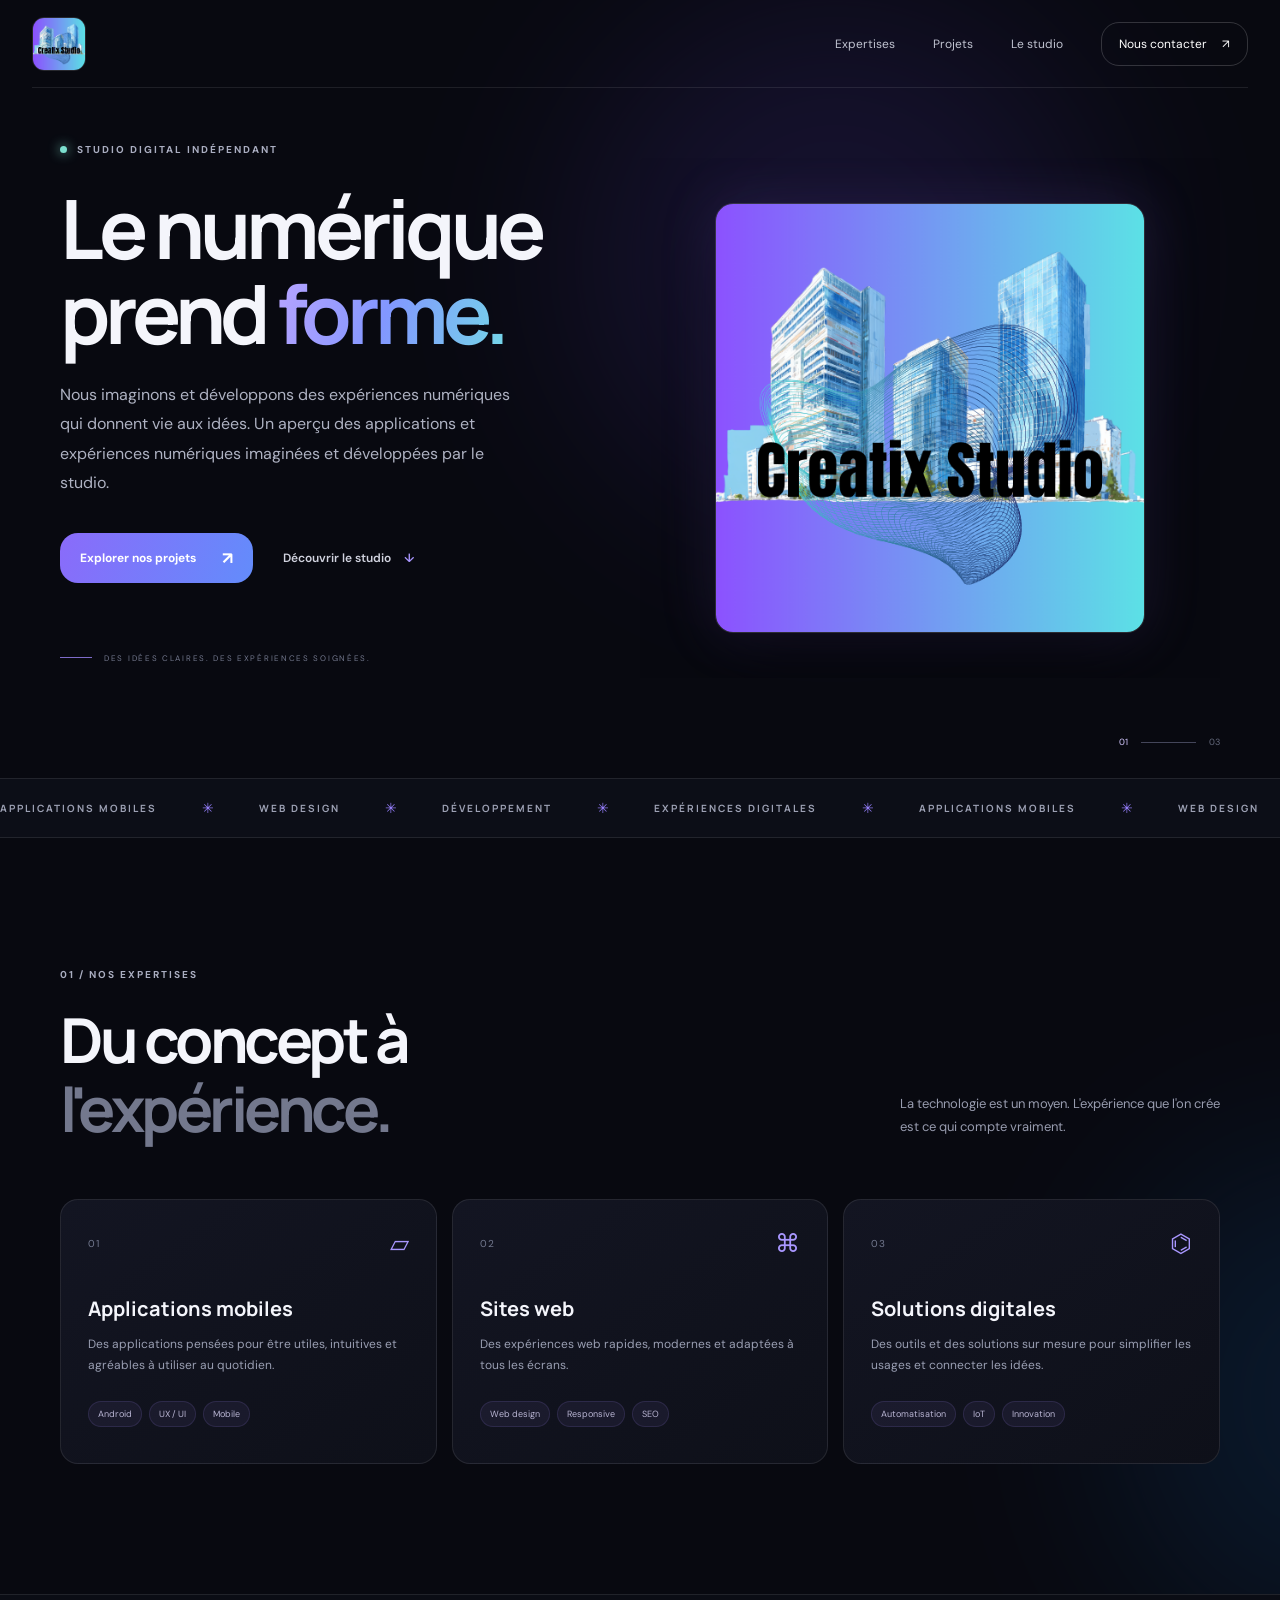
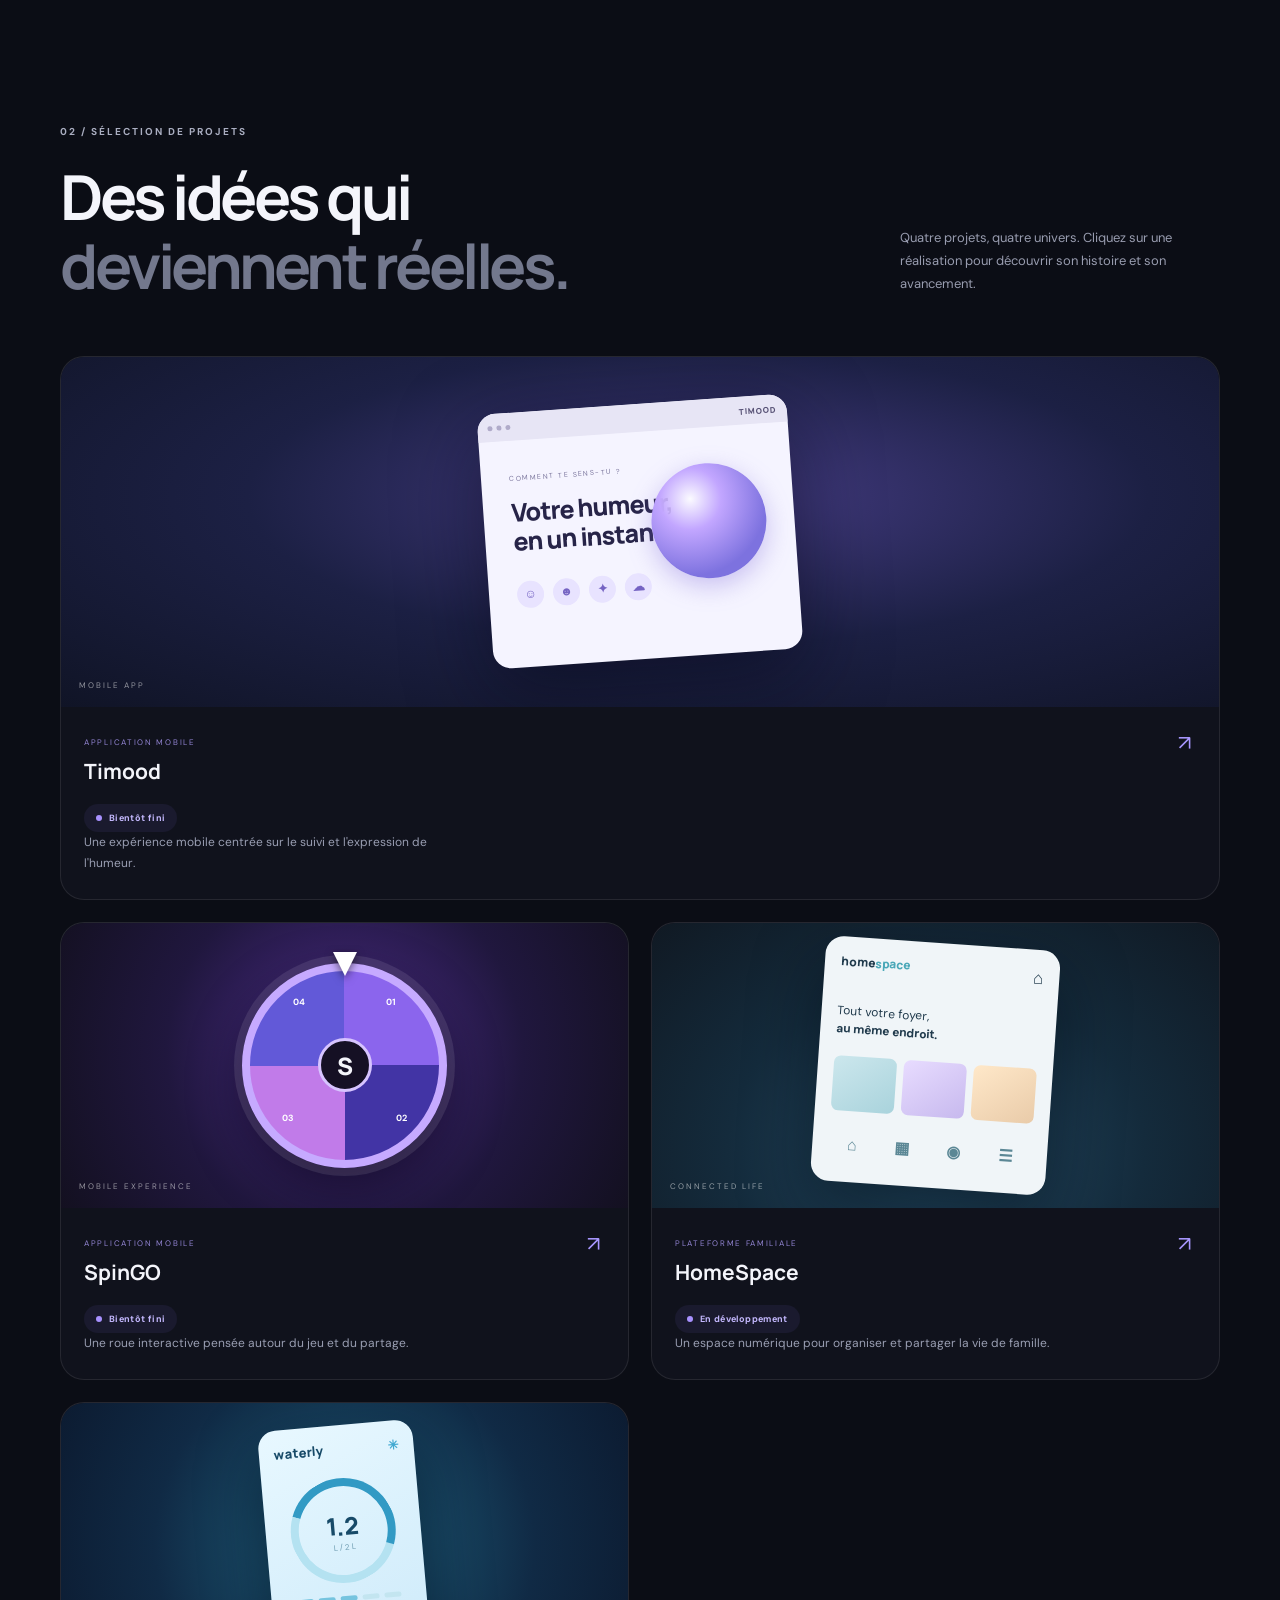
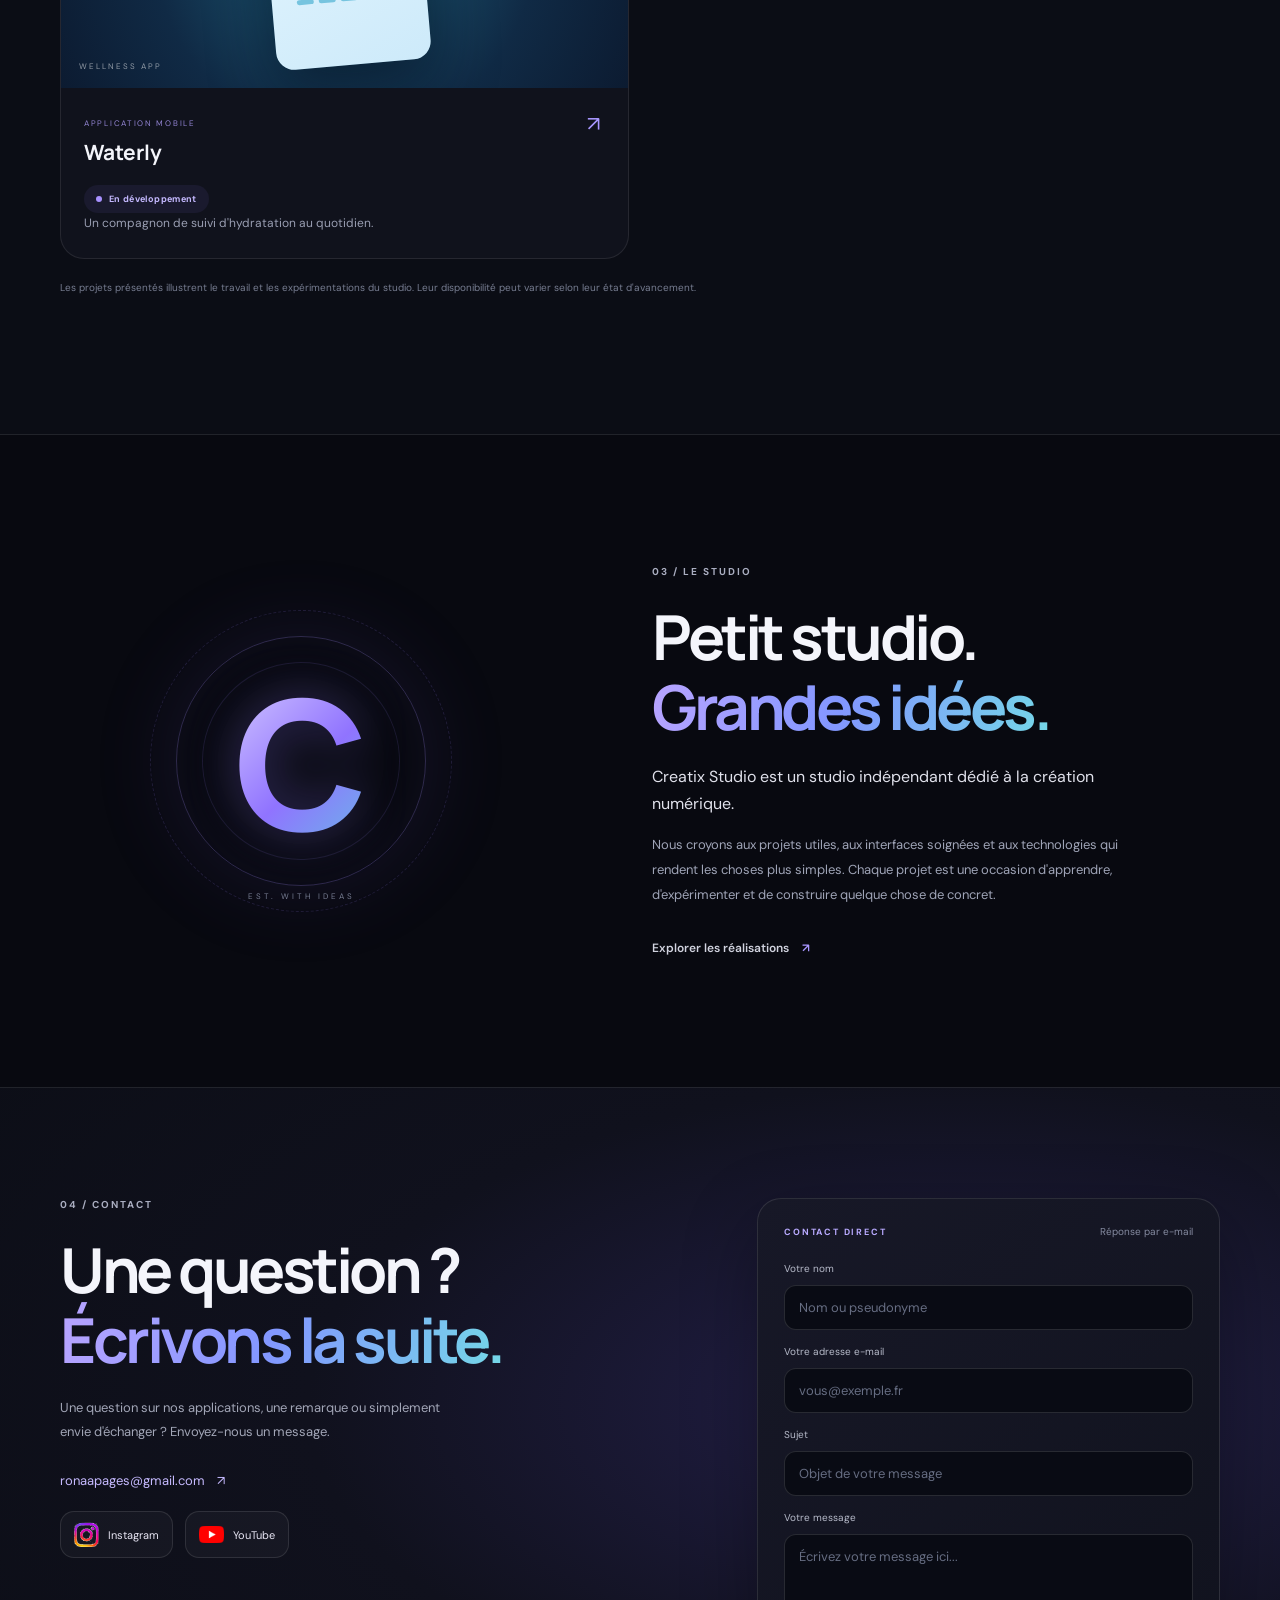
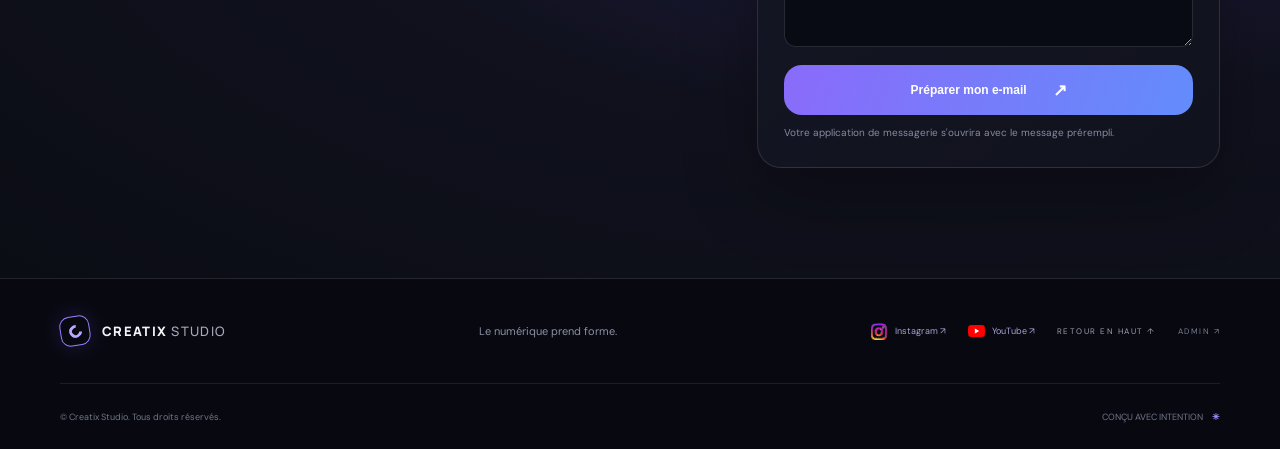
==== commit 2e3c5d65: "Add files via upload" ====
--- a/index.html
+++ b/index.html
@@ -116,6 +116,7 @@
       <div class="modal-content"><div class="modal-type" id="modal-type"></div><h2 id="modal-title"></h2><span class="project-status" id="modal-status"></span><p id="modal-description"></p><div class="modal-detail" id="modal-detail"></div></div>
     </section>
   </div>
-  <script src="script.js"></script>
+  <script src="supabase-config.js"></script>
+  <script type="module" src="script.js"></script>
 </body>
 </html>
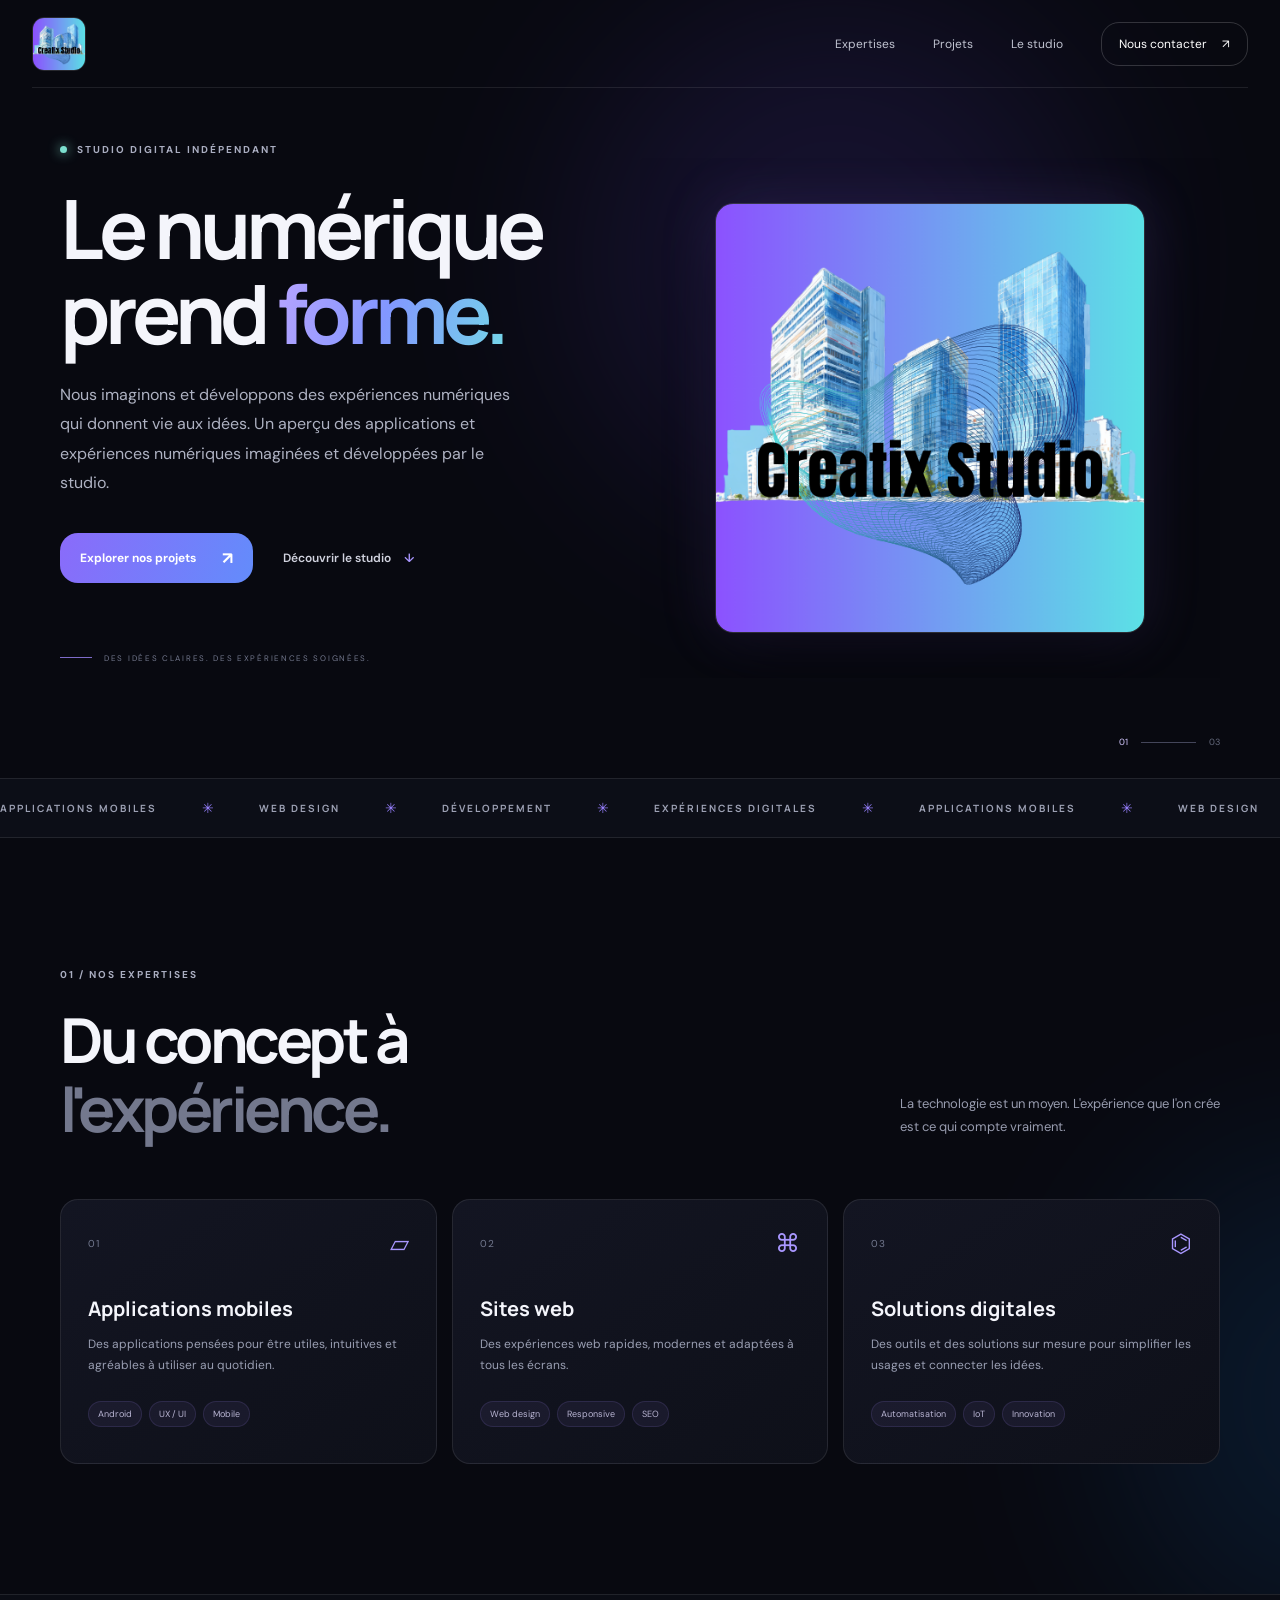
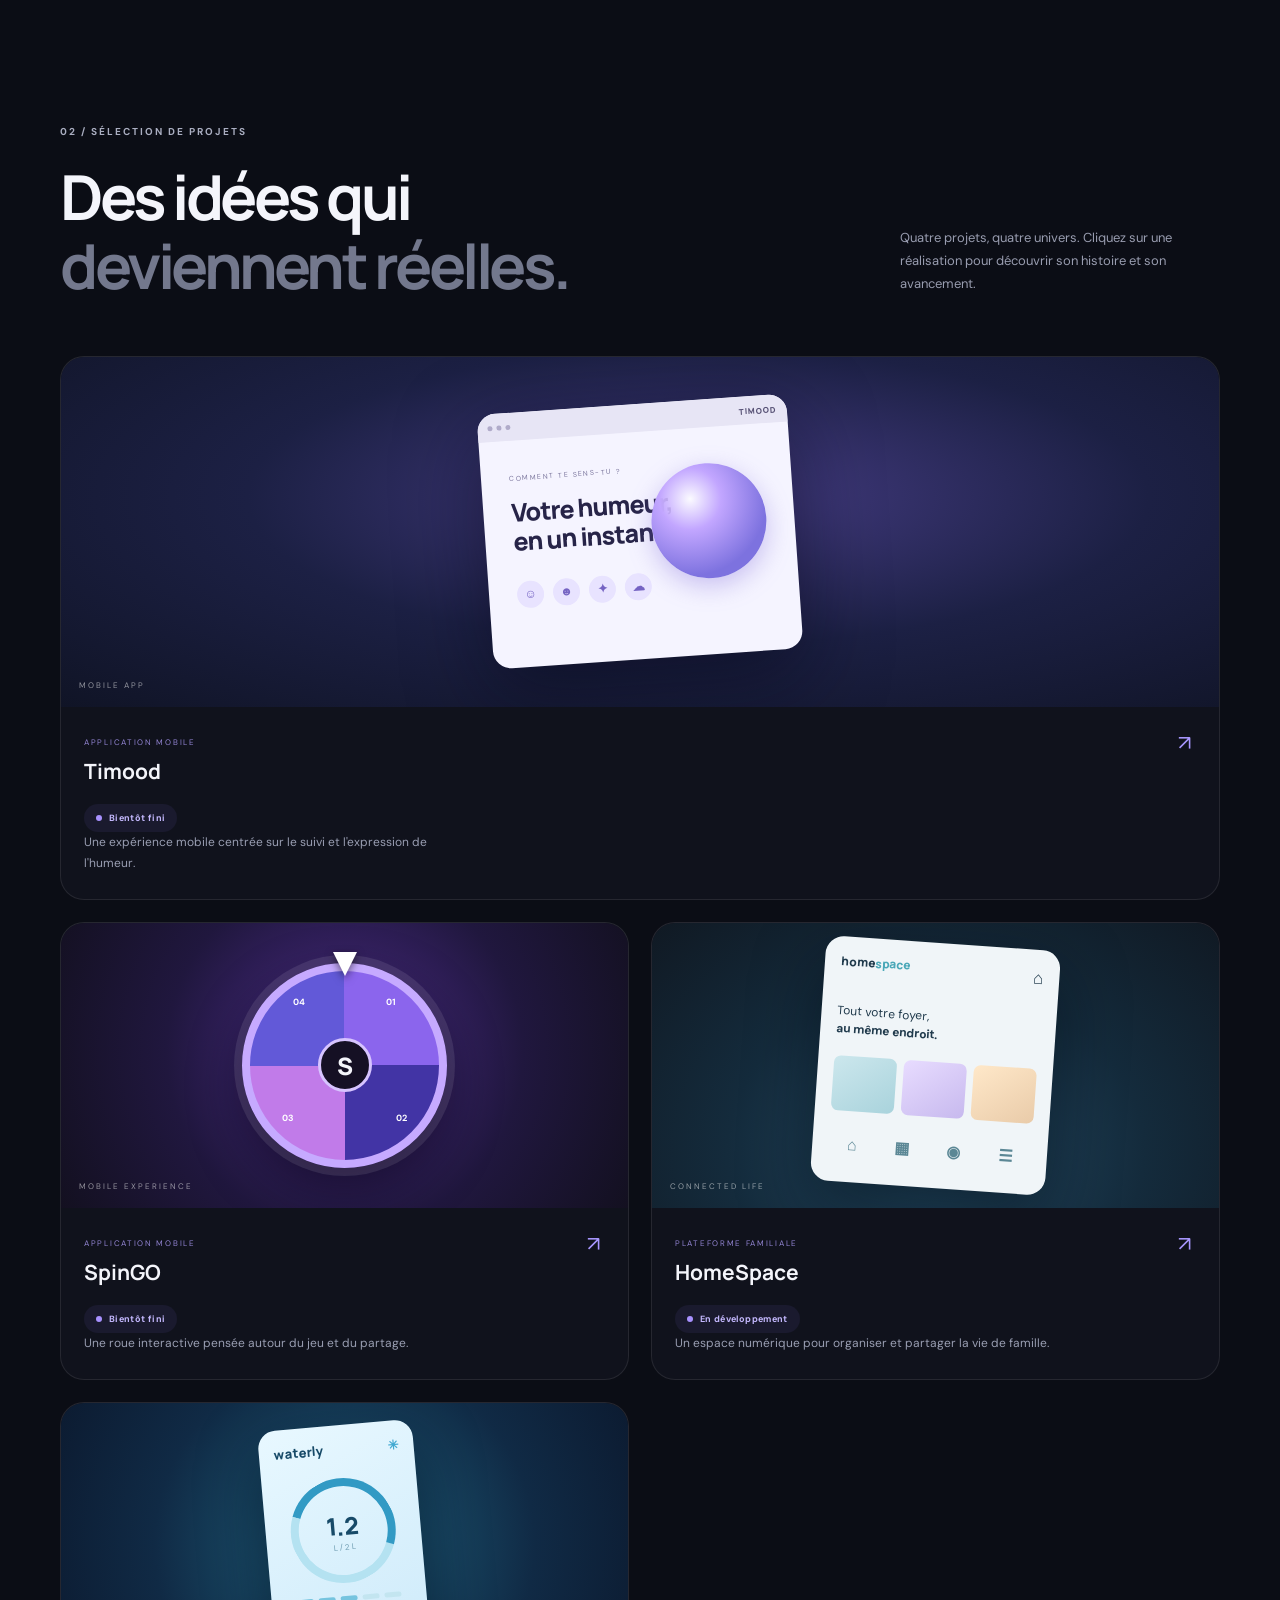
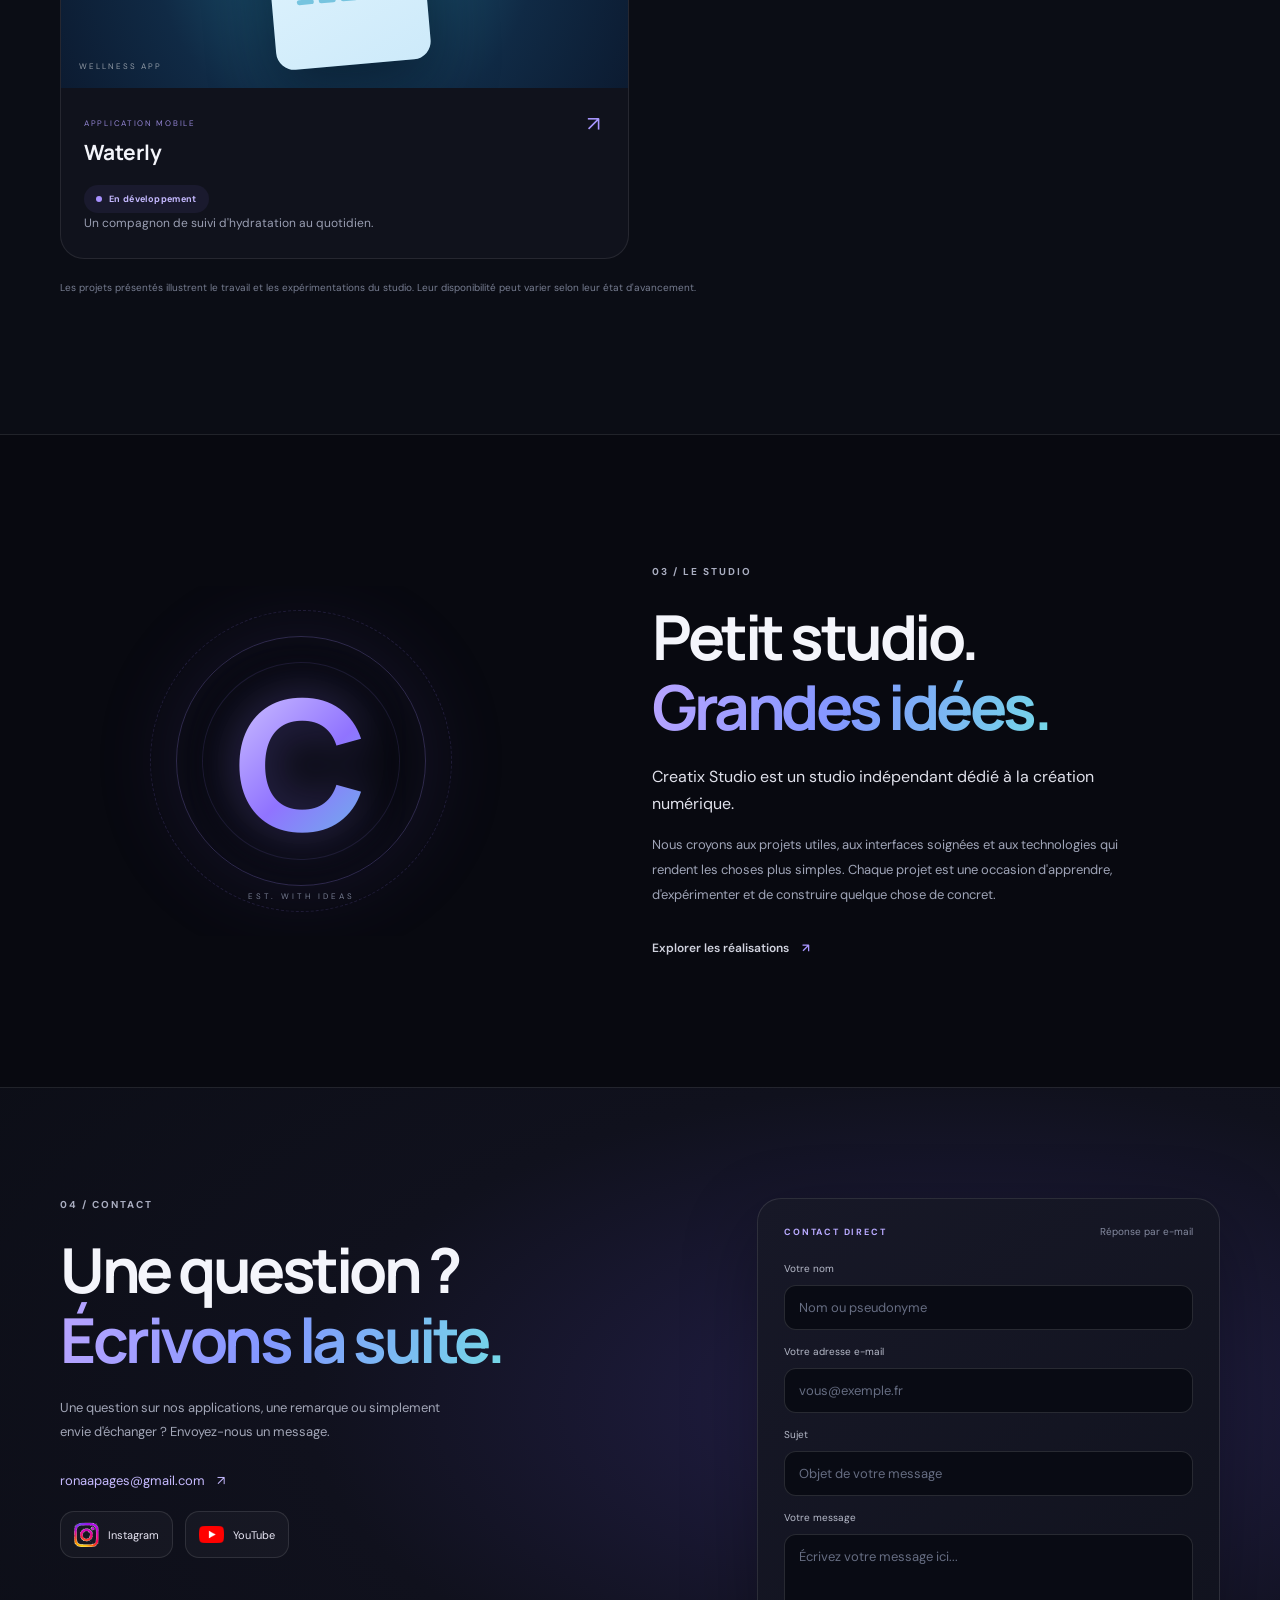
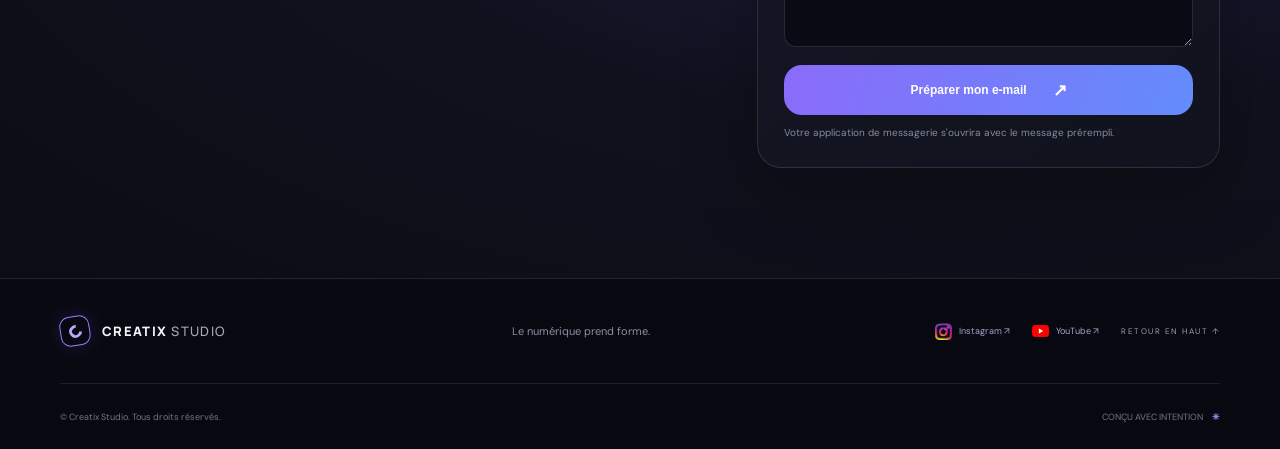
==== commit a9bf1940: "Add files via upload" ====
--- a/index.html
+++ b/index.html
@@ -107,7 +107,7 @@
     </section>
   </main>
 
-  <footer class="site-footer"><div class="section-wrap footer-main"><a class="brand" href="#top"><span class="brand-mark"><span></span></span><span>CREATIX<span class="brand-light"> STUDIO</span></span></a><p>Le numérique prend forme.</p><div class="footer-links"><a class="footer-social" href="https://www.instagram.com/creatix_studio.fr/" target="_blank" rel="noopener noreferrer"><img src="assets/instagram-icon.png" alt="">Instagram ↗</a><a class="footer-social" href="https://youtube.com/@creatixstudiofr?si=Gf36bRk7oWZ05iRI" target="_blank" rel="noopener noreferrer"><img src="assets/youtube-icon.png" alt="">YouTube ↗</a><a href="#top" class="back-top">RETOUR EN HAUT ↑</a><a href="admin.html" class="admin-entry">ADMIN ↗</a></div></div><div class="section-wrap footer-bottom"><span>© <span id="year"></span> Creatix Studio. Tous droits réservés.</span><span>CONÇU AVEC INTENTION <b>✳</b></span></div></footer>
+  <footer class="site-footer"><div class="section-wrap footer-main"><a class="brand" href="#top"><span class="brand-mark"><span></span></span><span>CREATIX<span class="brand-light"> STUDIO</span></span></a><p>Le numérique prend forme.</p><div class="footer-links"><a class="footer-social" href="https://www.instagram.com/creatix_studio.fr/" target="_blank" rel="noopener noreferrer"><img src="assets/instagram-icon.png" alt="">Instagram ↗</a><a class="footer-social" href="https://youtube.com/@creatixstudiofr?si=Gf36bRk7oWZ05iRI" target="_blank" rel="noopener noreferrer"><img src="assets/youtube-icon.png" alt="">YouTube ↗</a><a href="#top" class="back-top">RETOUR EN HAUT ↑</a></div></div><div class="section-wrap footer-bottom"><span>© <span id="year"></span> Creatix Studio. Tous droits réservés.</span><span>CONÇU AVEC INTENTION <b>✳</b></span></div></footer>
   <div class="project-modal" id="project-modal" aria-hidden="true">
     <div class="project-modal-backdrop" data-close-modal></div>
     <section class="project-modal-panel" role="dialog" aria-modal="true" aria-labelledby="modal-title">
--- a/styles.css
+++ b/styles.css
@@ -114,3 +114,12 @@
 .footer-social{display:inline-flex;align-items:center;gap:7px}
 .footer-social img{width:17px;height:17px;object-fit:contain}
 @media(max-width:760px){.contact-form{padding:20px}.contact-reworked{gap:30px}}
+
+/* V7 — responsive layout, remote media and screenshot galleries */
+.admin-identity{margin:34px 0 48px;padding:24px;border:1px solid #ffffff18;border-radius:22px;background:linear-gradient(145deg,#151725,#10121c)}
+.admin-section-heading h2{font:700 22px Manrope;margin:0 0 6px}.admin-section-heading p,.admin-hint{font-size:11px;color:#9298ad;line-height:1.6;margin:0 0 18px}
+.identity-grid{display:grid;grid-template-columns:1fr 1fr;gap:16px}.identity-card{min-width:0;padding:18px;border:1px solid #ffffff16;border-radius:17px;background:#0b0d16;display:flex;flex-direction:column;align-items:flex-start;gap:12px}.identity-card h3{font:700 14px Manrope;margin:0}.identity-card input[type=file],.admin-field input[type=file]{max-width:100%;color:#aeb2c4;font:11px 'DM Sans'}.identity-preview{display:block;max-width:100%;object-fit:cover;border:1px solid #ffffff20;background:#161827}.avatar-preview{width:112px;height:112px;border-radius:50%}.banner-preview{width:100%;height:130px;border-radius:13px;object-position:center}.screenshot-previews{display:flex;flex-wrap:wrap;gap:10px;margin-top:5px}.screenshot-thumb{position:relative;width:112px;height:82px;border-radius:10px;overflow:hidden;border:1px solid #ffffff25;background:#171a29}.screenshot-thumb img{width:100%;height:100%;object-fit:cover}.screenshot-thumb button{position:absolute;right:5px;top:5px;width:24px;height:24px;border:0;border-radius:50%;background:#090a13dd;color:#fff;font-size:18px;cursor:pointer}.studio-profile-image{width:100%;height:100%;object-fit:cover;border-radius:inherit;position:absolute;inset:0}.studio-symbol{position:relative;overflow:hidden}.modal-visual{height:auto;min-height:180px;max-height:460px;padding:12px;display:flex;flex-wrap:wrap;align-items:center;justify-content:center;gap:10px}.modal-visual img{width:auto;max-width:100%;height:auto;max-height:420px;object-fit:contain;border-radius:12px;flex:1 1 280px}
+@media(max-width:900px){.section-wrap{width:min(100% - 48px,1120px)}.hero{gap:28px}.hero-copy{max-width:620px}.expertise-grid{grid-template-columns:repeat(2,minmax(0,1fr))}.projects-grid{grid-template-columns:repeat(2,minmax(0,1fr))}.contact-inner{gap:32px}}
+@media(max-width:640px){.section-wrap{width:calc(100% - 36px)}.site-header{padding-inline:18px}.main-nav{right:18px;left:18px}.hero{min-height:auto;padding-top:64px;padding-bottom:56px;grid-template-columns:1fr}.hero-copy h1{font-size:clamp(42px,12vw,64px);letter-spacing:-2.8px}.hero-lead{font-size:14px}.hero-art{max-width:300px;margin:12px auto 0}.hero-index{display:none}.section{padding-top:72px;padding-bottom:72px}.section-heading{display:grid;grid-template-columns:1fr;gap:14px}.section-heading h2{font-size:clamp(34px,9vw,48px)}.expertise-grid,.projects-grid{grid-template-columns:1fr;gap:16px}.project-card,.project-large{grid-column:auto}.project-visual{min-height:220px}.project-info{padding:20px}.studio-section{grid-template-columns:1fr;gap:30px}.studio-symbol{width:min(100%,270px);margin:auto}.contact-inner{grid-template-columns:1fr}.contact-form{padding:20px}.footer-main{display:grid;grid-template-columns:1fr;gap:15px}.footer-links{justify-content:flex-start;gap:14px}.footer-bottom{gap:10px;flex-direction:column;align-items:flex-start}.project-modal{padding:8px}.project-modal-panel{max-height:95dvh}.modal-visual{margin:0 10px;max-height:40vh}.modal-visual img{max-height:36vh;flex-basis:100%}.modal-content{padding:20px}.admin-header{height:auto;min-height:68px;flex-wrap:wrap;padding:12px 16px}.admin-back{margin-left:auto}.admin-main{width:calc(100% - 28px);margin:34px auto 60px}.admin-intro h1{font-size:clamp(42px,12vw,60px)}.admin-identity{padding:16px}.identity-grid{grid-template-columns:1fr}.identity-card{width:100%}.admin-toolbar{flex-direction:column;align-items:stretch}.admin-toolbar .admin-button{width:100%}.admin-project{padding:16px}.admin-project-head{align-items:flex-start;gap:8px;flex-direction:column}.admin-session{align-items:flex-start;flex-direction:column}.admin-session .admin-button{width:100%}.admin-project-actions .admin-button{width:100%}}
+@media(min-width:641px) and (max-width:900px){.hero{grid-template-columns:1fr .8fr}.studio-section{gap:35px}.contact-inner{grid-template-columns:1fr 1fr}}
+@media(prefers-reduced-motion:reduce){.reveal{opacity:1;transform:none;filter:none;transition:none}}
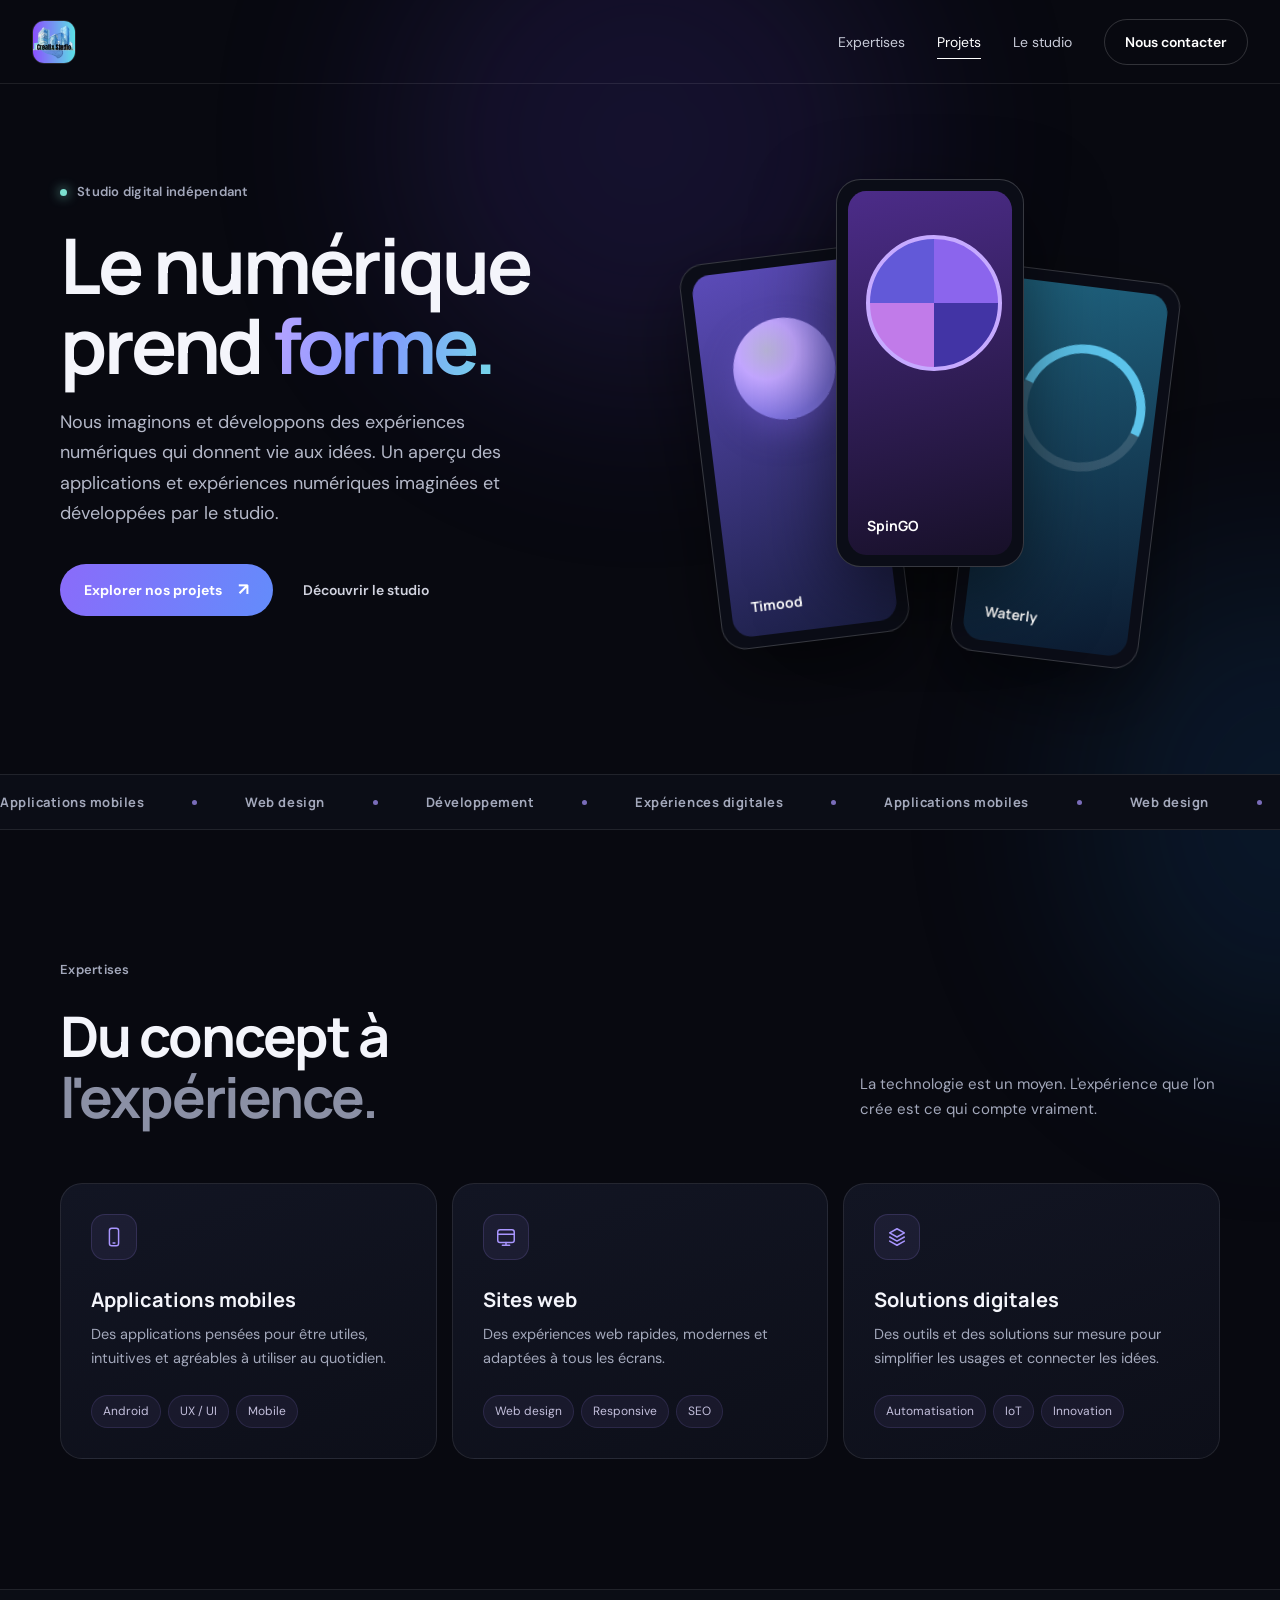
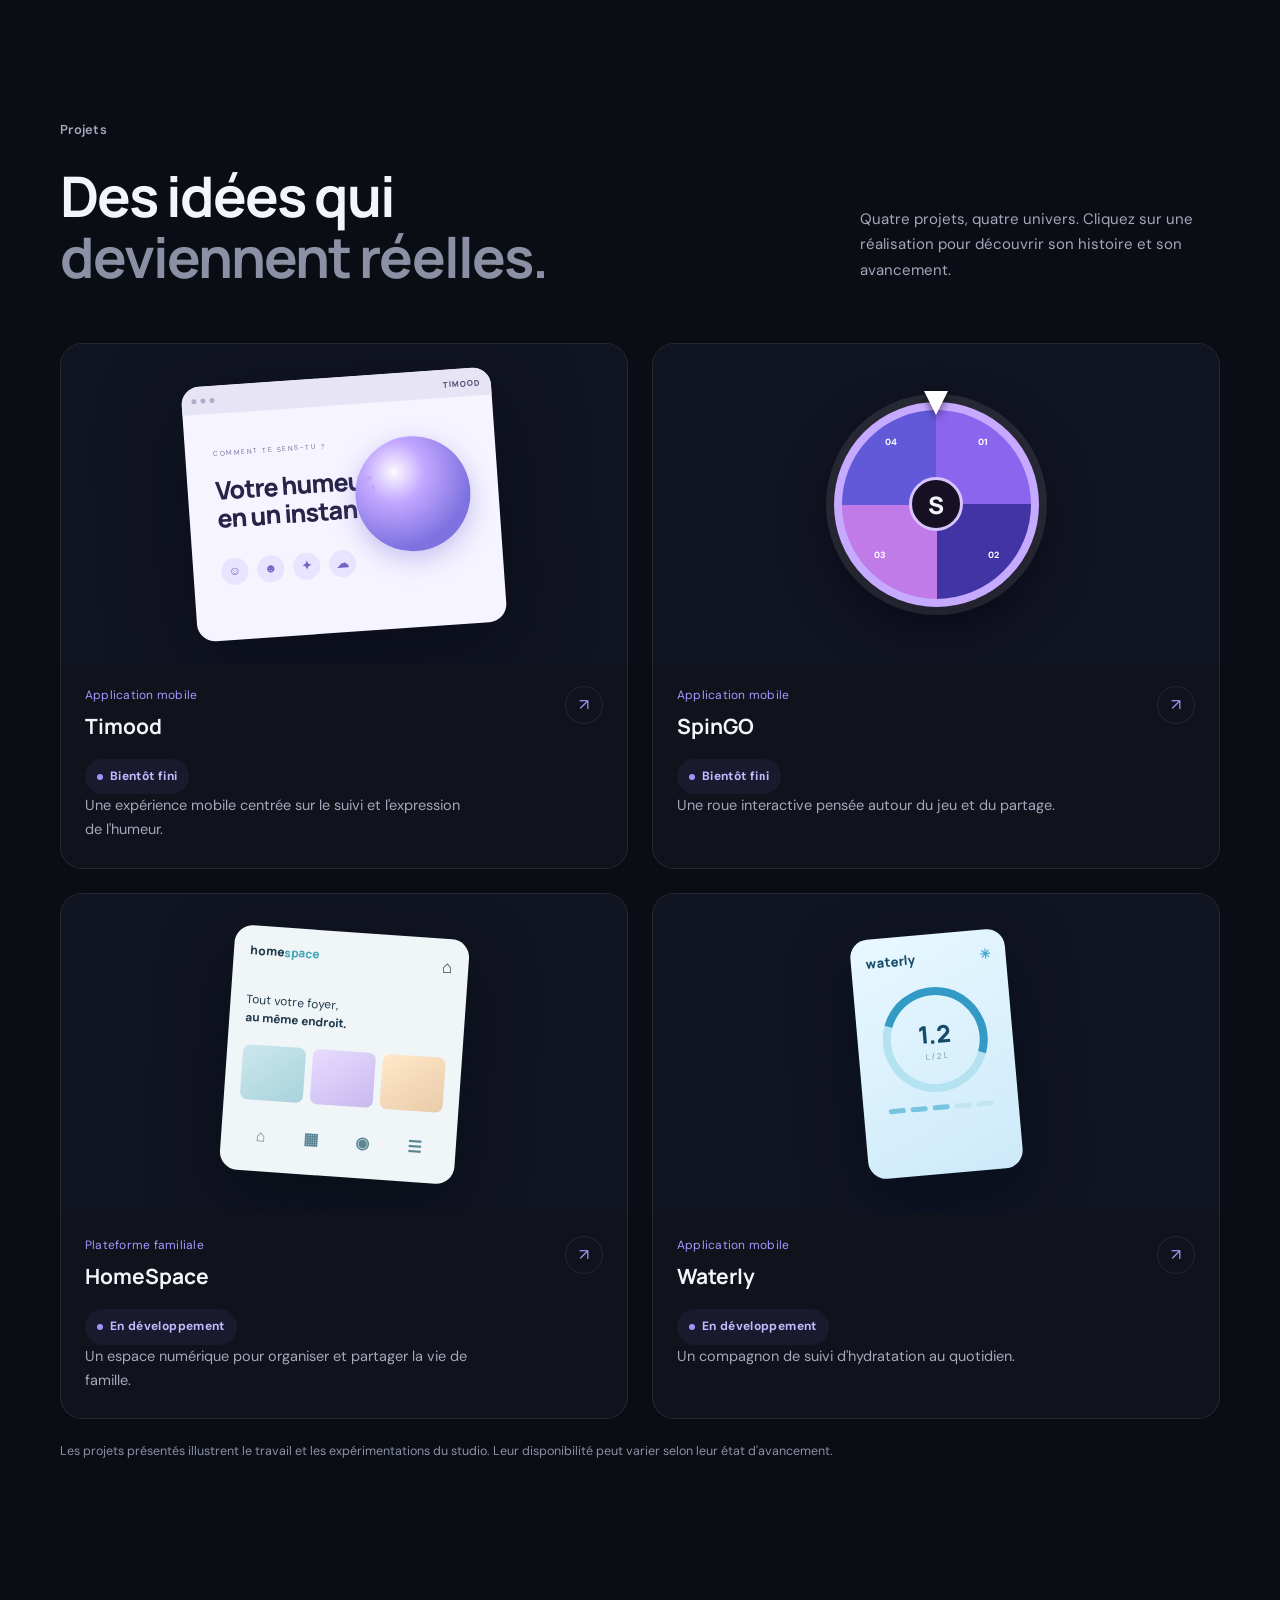
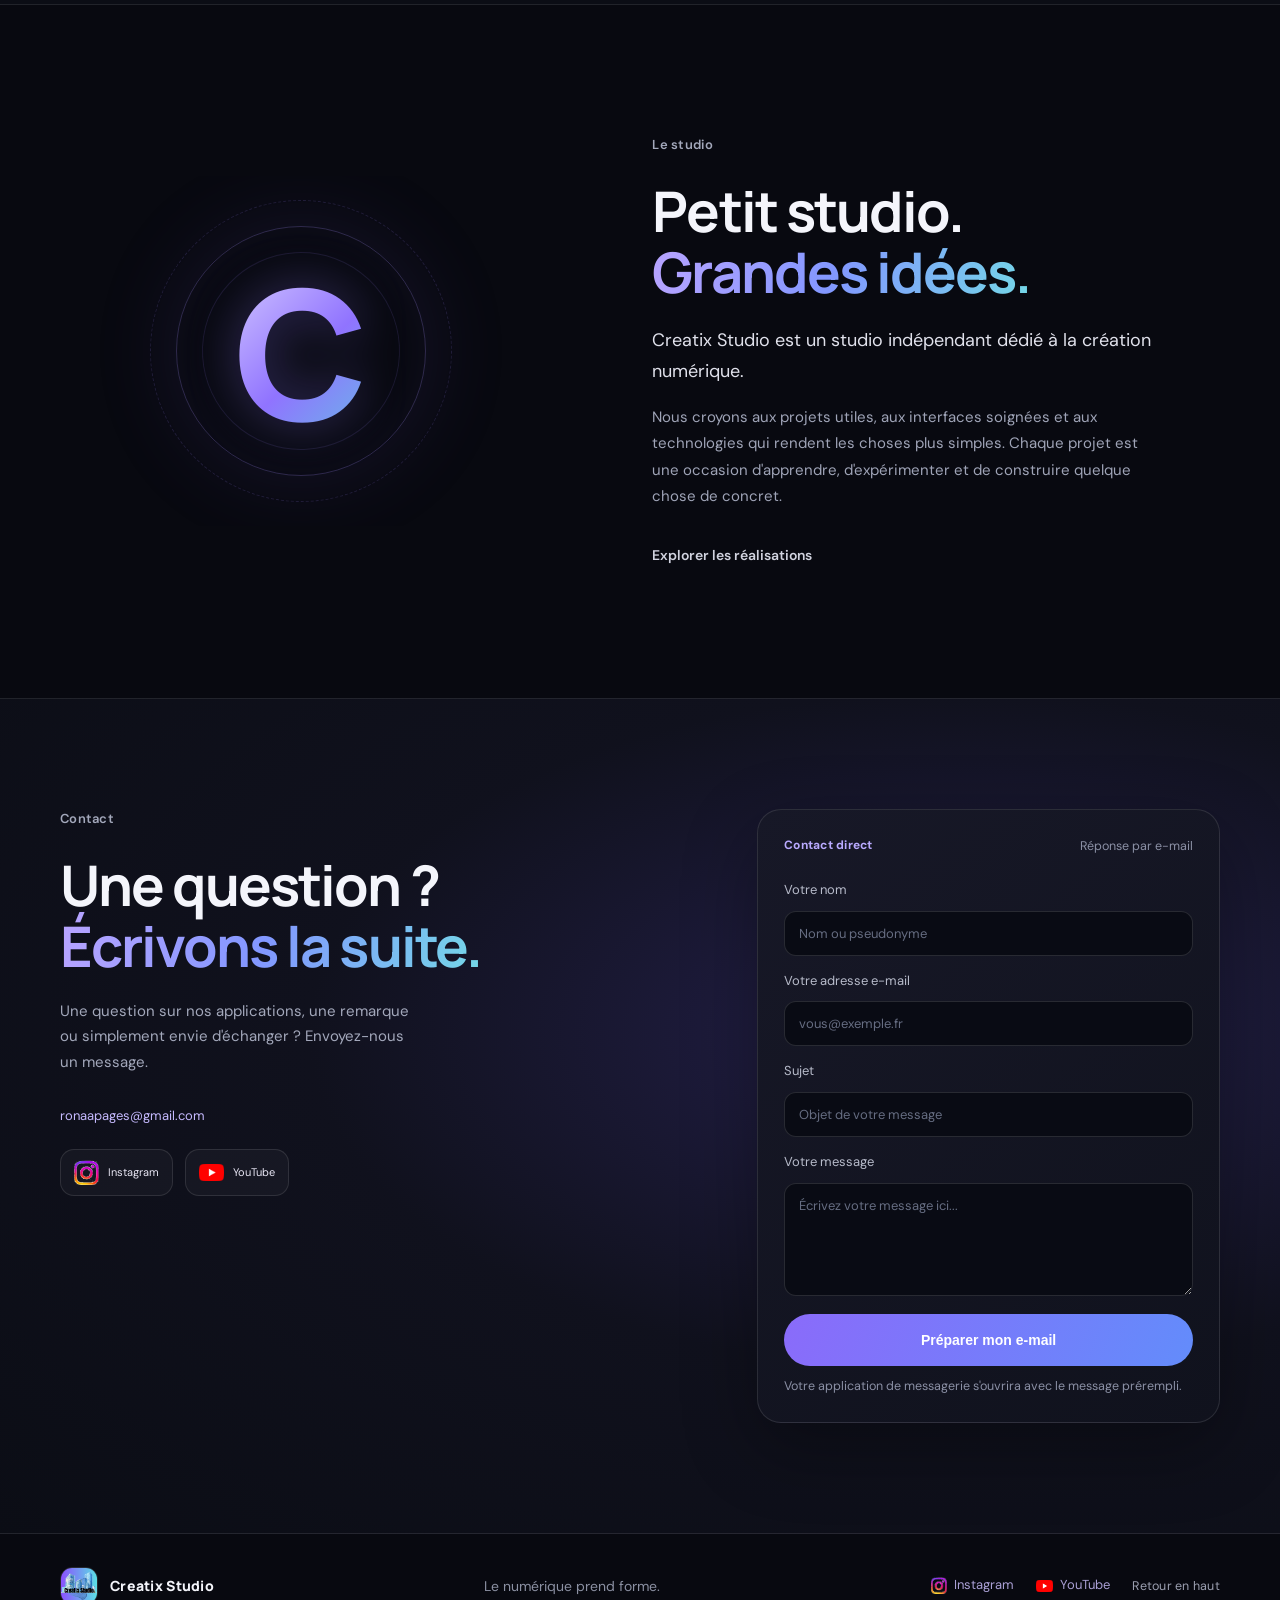
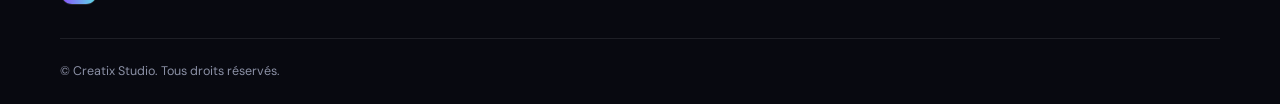
==== commit 15d6ec08: "Add files via upload" ====
--- a/index.html
+++ b/index.html
@@ -4,7 +4,17 @@
   <meta charset="utf-8">
   <meta name="viewport" content="width=device-width, initial-scale=1">
   <meta name="theme-color" content="#080910">
-  <meta name="description" content="Creatix Studio imagine et développe des expériences numériques, des applications et des sites web modernes.">
+  <meta name="description" content="Creatix Studio conçoit des applications mobiles, des sites web et des expériences numériques. Découvrez nos projets, nos réalisations et notre univers.">
+  <link rel="canonical" href="https://creatix-studio.fr/">
+  <meta name="robots" content="index,follow,max-image-preview:large">
+  <meta property="og:site_name" content="Creatix Studio">
+  <meta property="og:url" content="https://creatix-studio.fr/">
+  <meta property="og:image" content="https://creatix-studio.fr/assets/logo-creatix.png">
+  <meta property="og:image:alt" content="Logo Creatix Studio">
+  <meta name="twitter:card" content="summary_large_image">
+  <meta name="twitter:title" content="Creatix Studio — Le numérique prend forme">
+  <meta name="twitter:description" content="Applications mobiles, sites web et expériences numériques conçus par Creatix Studio.">
+  <meta name="twitter:image" content="https://creatix-studio.fr/assets/logo-creatix.png">
   <meta property="og:title" content="Creatix Studio — Le numérique prend forme">
   <meta property="og:description" content="Applications, sites web et expériences numériques conçus avec ambition.">
   <meta property="og:type" content="website">
@@ -14,6 +24,8 @@
   <link rel="preconnect" href="https://fonts.gstatic.com" crossorigin>
   <link href="https://fonts.googleapis.com/css2?family=DM+Sans:wght@400;500;600;700&family=Manrope:wght@400;500;600;700;800&display=swap" rel="stylesheet">
   <link rel="stylesheet" href="styles.css">
+  <link rel="stylesheet" href="refine.css?v=12">
+  <script type="application/ld+json">{"@context": "https://schema.org", "@type": "Organization", "name": "Creatix Studio", "url": "https://creatix-studio.fr/", "logo": "https://creatix-studio.fr/assets/logo-creatix.png", "sameAs": ["https://www.instagram.com/creatix_studio.fr/", "https://www.youtube.com/@creatixstudiofr"]}</script>
 </head>
 <body>
   <div class="ambient ambient-one" aria-hidden="true"></div>
@@ -27,44 +39,44 @@
       <a href="#expertises">Expertises</a>
       <a href="#projets">Projets</a>
       <a href="#studio">Le studio</a>
-      <a class="nav-contact" href="#contact">Nous contacter <span>↗</span></a>
+      <a class="nav-contact" href="#contact">Nous contacter</a>
     </nav>
   </header>
 
   <main>
     <section class="hero section-wrap">
       <div class="hero-copy">
-        <div class="eyebrow"><span class="pulse-dot"></span> STUDIO DIGITAL INDÉPENDANT</div>
+        <div class="eyebrow"><span class="pulse-dot"></span> Studio digital indépendant</div>
         <h1>Le numérique<br>prend <span class="gradient-text">forme.</span></h1>
         <p class="hero-lead">Nous imaginons et développons des expériences numériques qui donnent vie aux idées. Un aperçu des applications et expériences numériques imaginées et développées par le studio.</p>
         <div class="hero-actions">
           <a class="button button-primary" href="#projets">Explorer nos projets <span>↗</span></a>
-          <a class="text-link" href="#studio">Découvrir le studio <span>↓</span></a>
+          <a class="text-link" href="#studio">Découvrir le studio</a>
         </div>
-        <div class="hero-note"><span class="note-line"></span><span>DES IDÉES CLAIRES. DES EXPÉRIENCES SOIGNÉES.</span></div>
       </div>
-      <div class="hero-art" aria-label="Logo Creatix Studio">
-        <div class="hero-logo-frame"><img class="hero-logo" src="assets/logo-creatix.png" alt="Creatix Studio — logo officiel"></div>
-      </div>
-      <div class="hero-index"><span>01</span><span class="index-rule"></span><span>03</span></div>
+      <div class="hero-art" aria-hidden="true"><div class="device-stack" data-tilt>
+        <div class="device d1"><div class="screen s1"><span>Timood</span></div></div>
+        <div class="device d2"><div class="screen s2"><span>SpinGO</span></div></div>
+        <div class="device d3"><div class="screen s3"><span>Waterly</span></div></div>
+      </div></div>
     </section>
 
-    <section class="ticker" aria-label="Domaines de création"><div class="ticker-track"><span>APPLICATIONS MOBILES</span><i>✳</i><span>WEB DESIGN</span><i>✳</i><span>DÉVELOPPEMENT</span><i>✳</i><span>EXPÉRIENCES DIGITALES</span><i>✳</i><span>APPLICATIONS MOBILES</span><i>✳</i><span>WEB DESIGN</span><i>✳</i><span>DÉVELOPPEMENT</span><i>✳</i><span>EXPÉRIENCES DIGITALES</span><i>✳</i></div></section>
+    <section class="ticker" aria-label="Domaines de création"><div class="ticker-track"><span>Applications mobiles</span><i></i><span>Web design</span><i></i><span>Développement</span><i></i><span>Expériences digitales</span><i></i><span>Applications mobiles</span><i></i><span>Web design</span><i></i><span>Développement</span><i></i><span>Expériences digitales</span><i></i></div></section>
 
     <section class="section section-wrap" id="expertises">
-      <div class="section-heading"><div><div class="eyebrow">01 / NOS EXPERTISES</div><h2>Du concept à<br><span class="muted-heading">l'expérience.</span></h2></div><p>La technologie est un moyen. L'expérience que l'on crée est ce qui compte vraiment.</p></div>
+      <div class="section-heading"><div><div class="eyebrow">Expertises</div><h2>Du concept à<br><span class="muted-heading">l'expérience.</span></h2></div><p>La technologie est un moyen. L'expérience que l'on crée est ce qui compte vraiment.</p></div>
       <div class="expertise-grid">
-        <article class="expertise-card"><div class="card-top"><span class="card-number">01</span><span class="line-icon">▱</span></div><h3>Applications mobiles</h3><p>Des applications pensées pour être utiles, intuitives et agréables à utiliser au quotidien.</p><div class="card-tags"><span>Android</span><span>UX / UI</span><span>Mobile</span></div></article>
-        <article class="expertise-card"><div class="card-top"><span class="card-number">02</span><span class="line-icon">⌘</span></div><h3>Sites web</h3><p>Des expériences web rapides, modernes et adaptées à tous les écrans.</p><div class="card-tags"><span>Web design</span><span>Responsive</span><span>SEO</span></div></article>
-        <article class="expertise-card"><div class="card-top"><span class="card-number">03</span><span class="line-icon">⌬</span></div><h3>Solutions digitales</h3><p>Des outils et des solutions sur mesure pour simplifier les usages et connecter les idées.</p><div class="card-tags"><span>Automatisation</span><span>IoT</span><span>Innovation</span></div></article>
+        <article class="expertise-card"><div class="card-top"><span class="icon-badge"><svg viewBox="0 0 24 24" aria-hidden="true"><rect x="7" y="2.5" width="10" height="19" rx="2.5"/><path d="M11 18.5h2"/></svg></span></div><h3>Applications mobiles</h3><p>Des applications pensées pour être utiles, intuitives et agréables à utiliser au quotidien.</p><div class="card-tags"><span>Android</span><span>UX / UI</span><span>Mobile</span></div></article>
+        <article class="expertise-card"><div class="card-top"><span class="icon-badge"><svg viewBox="0 0 24 24" aria-hidden="true"><rect x="3" y="4" width="18" height="14" rx="2.5"/><path d="M3 9h18M8 21h8M12 18v3"/></svg></span></div><h3>Sites web</h3><p>Des expériences web rapides, modernes et adaptées à tous les écrans.</p><div class="card-tags"><span>Web design</span><span>Responsive</span><span>SEO</span></div></article>
+        <article class="expertise-card"><div class="card-top"><span class="icon-badge"><svg viewBox="0 0 24 24" aria-hidden="true"><path d="M12 3l8 4.5-8 4.5-8-4.5L12 3z"/><path d="M4 12l8 4.5 8-4.5M4 16.5L12 21l8-4.5"/></svg></span></div><h3>Solutions digitales</h3><p>Des outils et des solutions sur mesure pour simplifier les usages et connecter les idées.</p><div class="card-tags"><span>Automatisation</span><span>IoT</span><span>Innovation</span></div></article>
       </div>
     </section>
 
     <section class="section projects-section" id="projets">
       <div class="section-wrap">
-        <div class="section-heading"><div><div class="eyebrow">02 / SÉLECTION DE PROJETS</div><h2>Des idées qui<br><span class="muted-heading">deviennent réelles.</span></h2></div><p>Quatre projets, quatre univers. Cliquez sur une réalisation pour découvrir son histoire et son avancement.</p></div>
+        <div class="section-heading"><div><div class="eyebrow">Projets</div><h2>Des idées qui<br><span class="muted-heading">deviennent réelles.</span></h2></div><p>Quatre projets, quatre univers. Cliquez sur une réalisation pour découvrir son histoire et son avancement.</p></div>
         <div class="projects-grid">
-          <article data-project-id="timood" class="project-card project-large"><div class="project-visual visual-timood"><img class="project-screenshot" src="assets/projects/timood.png" alt="Capture d’écran de Timood" onerror="this.hidden=true"><div class="mock-window"><div class="mock-bar"><i></i><i></i><i></i><span>TIMOOD</span></div><div class="mood-content"><div class="mood-orb"></div><small>COMMENT TE SENS-TU ?</small><strong>Votre humeur,<br>en un instant.</strong><div class="mood-pills"><b>☺</b><b>☻</b><b>✦</b><b>☁</b></div></div></div><span class="visual-label">MOBILE APP</span></div><div class="project-info"><div><span class="project-type">APPLICATION MOBILE</span><h3>Timood</h3><span class="project-status" data-status>Bientôt fini</span><p>Une expérience mobile centrée sur le suivi et l'expression de l'humeur.</p></div><span class="project-arrow">↗</span></div></article>
+          <article data-project-id="timood" class="project-card"><div class="project-visual visual-timood"><img class="project-screenshot" src="assets/projects/timood.png" alt="Capture d’écran de Timood" onerror="this.hidden=true"><div class="mock-window"><div class="mock-bar"><i></i><i></i><i></i><span>TIMOOD</span></div><div class="mood-content"><div class="mood-orb"></div><small>COMMENT TE SENS-TU ?</small><strong>Votre humeur,<br>en un instant.</strong><div class="mood-pills"><b>☺</b><b>☻</b><b>✦</b><b>☁</b></div></div></div><span class="visual-label">MOBILE APP</span></div><div class="project-info"><div><span class="project-type">APPLICATION MOBILE</span><h3>Timood</h3><span class="project-status" data-status>Bientôt fini</span><p>Une expérience mobile centrée sur le suivi et l'expression de l'humeur.</p></div><span class="project-arrow">↗</span></div></article>
           <article data-project-id="spingo" class="project-card"><div class="project-visual visual-spingo"><img class="project-screenshot" src="assets/projects/spingo.png" alt="Capture d’écran de SpinGO" onerror="this.hidden=true"><div class="wheel"><div class="wheel-center">S</div><span>01</span><span>02</span><span>03</span><span>04</span></div><span class="visual-label">MOBILE EXPERIENCE</span></div><div class="project-info"><div><span class="project-type">APPLICATION MOBILE</span><h3>SpinGO</h3><span class="project-status" data-status>Bientôt fini</span><p>Une roue interactive pensée autour du jeu et du partage.</p></div><span class="project-arrow">↗</span></div></article>
           <article data-project-id="homespace" class="project-card"><div class="project-visual visual-homespace"><img class="project-screenshot" src="assets/projects/homespace.png" alt="Capture d’écran de HomeSpace" onerror="this.hidden=true"><div class="home-ui"><div class="home-top"><span>home<span>space</span></span><b>⌂</b></div><div class="home-welcome">Tout votre foyer,<br><strong>au même endroit.</strong></div><div class="home-widgets"><i></i><i></i><i></i></div><div class="home-nav"><b>⌂</b><b>▦</b><b>◉</b><b>☰</b></div></div><span class="visual-label">CONNECTED LIFE</span></div><div class="project-info"><div><span class="project-type">PLATEFORME FAMILIALE</span><h3>HomeSpace</h3><span class="project-status" data-status>En développement</span><p>Un espace numérique pour organiser et partager la vie de famille.</p></div><span class="project-arrow">↗</span></div></article>
           <article data-project-id="waterly" class="project-card"><div class="project-visual visual-waterly"><img class="project-screenshot" src="assets/projects/waterly.png" alt="Capture d’écran de Waterly" onerror="this.hidden=true"><div class="water-phone"><div class="water-header">waterly <span>✳</span></div><div class="water-ring"><div><strong>1.2</strong><small>L / 2 L</small></div></div><div class="water-bars"><i></i><i></i><i></i><i></i><i></i></div></div><span class="visual-label">WELLNESS APP</span></div><div class="project-info"><div><span class="project-type">APPLICATION MOBILE</span><h3>Waterly</h3><span class="project-status" data-status>En développement</span><p>Un compagnon de suivi d'hydratation au quotidien.</p></div><span class="project-arrow">↗</span></div></article>
@@ -74,24 +86,24 @@
     </section>
 
     <section class="section section-wrap studio-section" id="studio">
-      <div class="studio-symbol"><div class="symbol-ring"></div><div class="symbol-letter">C</div><span>EST. WITH IDEAS</span></div>
-      <div class="studio-copy"><div class="eyebrow">03 / LE STUDIO</div><h2>Petit studio.<br><span class="gradient-text">Grandes idées.</span></h2><p class="studio-lead">Creatix Studio est un studio indépendant dédié à la création numérique.</p><p>Nous croyons aux projets utiles, aux interfaces soignées et aux technologies qui rendent les choses plus simples. Chaque projet est une occasion d'apprendre, d'expérimenter et de construire quelque chose de concret.</p><a class="text-link" href="#projets">Explorer les réalisations <span>↗</span></a></div>
+      <div class="studio-symbol"><div class="symbol-ring"></div><div class="symbol-letter">C</div></div>
+      <div class="studio-copy"><div class="eyebrow">Le studio</div><h2>Petit studio.<br><span class="gradient-text">Grandes idées.</span></h2><p class="studio-lead">Creatix Studio est un studio indépendant dédié à la création numérique.</p><p>Nous croyons aux projets utiles, aux interfaces soignées et aux technologies qui rendent les choses plus simples. Chaque projet est une occasion d'apprendre, d'expérimenter et de construire quelque chose de concret.</p><a class="text-link" href="#projets">Explorer les réalisations</a></div>
     </section>
 
     <section class="contact-section" id="contact">
       <div class="section-wrap contact-inner contact-reworked">
         <div class="contact-intro">
-          <div class="eyebrow">04 / CONTACT</div>
+          <div class="eyebrow">Contact</div>
           <h2>Une question ?<br><span class="gradient-text">Écrivons la suite.</span></h2>
           <p>Une question sur nos applications, une remarque ou simplement envie d'échanger ? Envoyez-nous un message.</p>
-          <a class="contact-email" href="mailto:ronaapages@gmail.com">ronaapages@gmail.com <span>↗</span></a>
+          <a class="contact-email" href="mailto:ronaapages@gmail.com">ronaapages@gmail.com</a>
           <div class="contact-socials">
             <a class="social-icon-link" href="https://www.instagram.com/creatix_studio.fr/" target="_blank" rel="noopener noreferrer" aria-label="Instagram Creatix Studio"><img src="assets/instagram-icon.png" alt=""><span>Instagram</span></a>
             <a class="social-icon-link" href="https://youtube.com/@creatixstudiofr?si=Gf36bRk7oWZ05iRI" target="_blank" rel="noopener noreferrer" aria-label="YouTube Creatix Studio"><img src="assets/youtube-icon.png" alt=""><span>YouTube</span></a>
           </div>
         </div>
         <form class="contact-form" id="contact-form">
-          <div class="form-heading"><span>CONTACT DIRECT</span><small>Réponse par e-mail</small></div>
+          <div class="form-heading"><span>Contact direct</span><small>Réponse par e-mail</small></div>
           <label for="contact-name">Votre nom</label>
           <input id="contact-name" name="name" type="text" placeholder="Nom ou pseudonyme" required maxlength="80">
           <label for="contact-sender">Votre adresse e-mail</label>
@@ -100,23 +112,24 @@
           <input id="contact-subject" name="subject" type="text" placeholder="Objet de votre message" required maxlength="120">
           <label for="contact-message">Votre message</label>
           <textarea id="contact-message" name="message" rows="5" placeholder="Écrivez votre message ici..." required maxlength="4000"></textarea>
-          <button class="button button-primary contact-submit" type="submit">Préparer mon e-mail <span>↗</span></button>
+          <button class="button button-primary contact-submit" type="submit">Préparer mon e-mail</button>
           <p class="form-note" id="contact-form-note">Votre application de messagerie s'ouvrira avec le message prérempli.</p>
         </form>
       </div>
     </section>
   </main>
 
-  <footer class="site-footer"><div class="section-wrap footer-main"><a class="brand" href="#top"><span class="brand-mark"><span></span></span><span>CREATIX<span class="brand-light"> STUDIO</span></span></a><p>Le numérique prend forme.</p><div class="footer-links"><a class="footer-social" href="https://www.instagram.com/creatix_studio.fr/" target="_blank" rel="noopener noreferrer"><img src="assets/instagram-icon.png" alt="">Instagram ↗</a><a class="footer-social" href="https://youtube.com/@creatixstudiofr?si=Gf36bRk7oWZ05iRI" target="_blank" rel="noopener noreferrer"><img src="assets/youtube-icon.png" alt="">YouTube ↗</a><a href="#top" class="back-top">RETOUR EN HAUT ↑</a></div></div><div class="section-wrap footer-bottom"><span>© <span id="year"></span> Creatix Studio. Tous droits réservés.</span><span>CONÇU AVEC INTENTION <b>✳</b></span></div></footer>
+  <footer class="site-footer"><div class="section-wrap footer-main"><a class="brand" href="#top"><img class="brand-logo" src="assets/logo-creatix.png" alt=""><span>Creatix Studio</span></a><p>Le numérique prend forme.</p><div class="footer-links"><a class="footer-social" href="https://www.instagram.com/creatix_studio.fr/" target="_blank" rel="noopener noreferrer"><img src="assets/instagram-icon.png" alt="">Instagram</a><a class="footer-social" href="https://youtube.com/@creatixstudiofr?si=Gf36bRk7oWZ05iRI" target="_blank" rel="noopener noreferrer"><img src="assets/youtube-icon.png" alt="">YouTube</a><a href="#top" class="back-top">Retour en haut</a></div></div><div class="section-wrap footer-bottom"><span>© <span id="year"></span> Creatix Studio. Tous droits réservés.</span></div></footer>
   <div class="project-modal" id="project-modal" aria-hidden="true">
     <div class="project-modal-backdrop" data-close-modal></div>
     <section class="project-modal-panel" role="dialog" aria-modal="true" aria-labelledby="modal-title">
       <button class="modal-close" type="button" aria-label="Fermer" data-close-modal>×</button>
-      <div class="modal-eyebrow">CREATIX STUDIO / PROJET</div><div class="modal-visual" id="modal-visual"></div>
+      <div class="modal-eyebrow">Projet</div><div class="modal-visual" id="modal-visual"></div>
       <div class="modal-content"><div class="modal-type" id="modal-type"></div><h2 id="modal-title"></h2><span class="project-status" id="modal-status"></span><p id="modal-description"></p><div class="modal-detail" id="modal-detail"></div></div>
     </section>
   </div>
   <script src="supabase-config.js"></script>
   <script type="module" src="script.js"></script>
+  <script src="enhance.js" defer></script>
 </body>
 </html>
--- a/styles.css
+++ b/styles.css
@@ -123,3 +123,20 @@
 @media(max-width:640px){.section-wrap{width:calc(100% - 36px)}.site-header{padding-inline:18px}.main-nav{right:18px;left:18px}.hero{min-height:auto;padding-top:64px;padding-bottom:56px;grid-template-columns:1fr}.hero-copy h1{font-size:clamp(42px,12vw,64px);letter-spacing:-2.8px}.hero-lead{font-size:14px}.hero-art{max-width:300px;margin:12px auto 0}.hero-index{display:none}.section{padding-top:72px;padding-bottom:72px}.section-heading{display:grid;grid-template-columns:1fr;gap:14px}.section-heading h2{font-size:clamp(34px,9vw,48px)}.expertise-grid,.projects-grid{grid-template-columns:1fr;gap:16px}.project-card,.project-large{grid-column:auto}.project-visual{min-height:220px}.project-info{padding:20px}.studio-section{grid-template-columns:1fr;gap:30px}.studio-symbol{width:min(100%,270px);margin:auto}.contact-inner{grid-template-columns:1fr}.contact-form{padding:20px}.footer-main{display:grid;grid-template-columns:1fr;gap:15px}.footer-links{justify-content:flex-start;gap:14px}.footer-bottom{gap:10px;flex-direction:column;align-items:flex-start}.project-modal{padding:8px}.project-modal-panel{max-height:95dvh}.modal-visual{margin:0 10px;max-height:40vh}.modal-visual img{max-height:36vh;flex-basis:100%}.modal-content{padding:20px}.admin-header{height:auto;min-height:68px;flex-wrap:wrap;padding:12px 16px}.admin-back{margin-left:auto}.admin-main{width:calc(100% - 28px);margin:34px auto 60px}.admin-intro h1{font-size:clamp(42px,12vw,60px)}.admin-identity{padding:16px}.identity-grid{grid-template-columns:1fr}.identity-card{width:100%}.admin-toolbar{flex-direction:column;align-items:stretch}.admin-toolbar .admin-button{width:100%}.admin-project{padding:16px}.admin-project-head{align-items:flex-start;gap:8px;flex-direction:column}.admin-session{align-items:flex-start;flex-direction:column}.admin-session .admin-button{width:100%}.admin-project-actions .admin-button{width:100%}}
 @media(min-width:641px) and (max-width:900px){.hero{grid-template-columns:1fr .8fr}.studio-section{gap:35px}.contact-inner{grid-template-columns:1fr 1fr}}
 @media(prefers-reduced-motion:reduce){.reveal{opacity:1;transform:none;filter:none;transition:none}}
+
+/* V8 — captures lisibles, sans recadrage ni agrandissement excessif */
+.project-visual{display:grid;place-items:center;isolation:isolate;background:#111421;min-height:260px;}
+.project-screenshot{position:relative;inset:auto;display:block;width:100%;height:100%;max-height:420px;object-fit:contain;object-position:center;background:transparent;padding:10px;z-index:4;}
+.project-screenshot[hidden]{display:none!important}
+.project-visual:has(.project-screenshot:not([hidden])) .mock-window,
+.project-visual:has(.project-screenshot:not([hidden])) .wheel,
+.project-visual:has(.project-screenshot:not([hidden])) .home-ui,
+.project-visual:has(.project-screenshot:not([hidden])) .water-phone{display:none!important}
+.project-visual:has(.project-screenshot:not([hidden])) .visual-label{z-index:5}
+.modal-visual{height:auto;max-height:65vh;min-height:0;padding:12px;display:grid;grid-template-columns:repeat(auto-fit,minmax(min(100%,280px),1fr));align-items:start;gap:14px;overflow-y:auto;}
+.modal-shot{margin:0;min-width:0;display:grid;place-items:center;min-height:120px;max-height:60vh;border:1px solid #ffffff18;border-radius:14px;background:#090b13;overflow:hidden;}
+.modal-shot img{display:block;width:100%;height:auto;max-height:58vh;object-fit:contain;border-radius:12px;}
+.modal-links{display:flex;flex-wrap:wrap;gap:10px;margin-top:24px;}
+.project-link-button{display:inline-flex;align-items:center;gap:8px;padding:11px 15px;border-radius:999px;border:1px solid #9b7bff55;background:linear-gradient(120deg,#8b6cff22,#5a8cff18);color:#d9d0ff;font-size:12px;font-weight:700;transition:transform .2s,border-color .2s,background .2s;}
+.project-link-button:hover{transform:translateY(-2px);border-color:#a995ff;background:#8b6cff35;}
+@media(max-width:640px){.project-visual{min-height:220px}.project-screenshot{max-height:300px;padding:8px}.modal-visual{grid-template-columns:1fr;max-height:52vh}.modal-shot img{max-height:48vh}.modal-links{gap:8px}.project-link-button{font-size:11px;padding:10px 13px}}
--- a/refine.css
+++ b/refine.css
@@ -0,0 +1,213 @@
+/* Creatix Studio v9 — refonte pro, transitions fluides, correctifs mobile.
+   Chargé après styles.css : ces règles ont priorité. */
+:root{--ease:cubic-bezier(.22,.8,.2,1);--r-lg:22px;--muted:#a3a8bb;--faint:#8b90a5;--accent:#a996ff}
+
+/* ---------- Correctif mobile : plus aucun débordement horizontal ---------- */
+html{overflow-x:hidden;-webkit-text-size-adjust:100%}
+body{overflow-x:clip;max-width:100%;font-size:16px;line-height:1.6;-webkit-font-smoothing:antialiased}
+img{max-width:100%}
+.ambient{position:fixed;max-width:100vw}
+.ambient-one{top:-120px;left:30%}
+.ambient-two{top:auto;bottom:-160px;right:-200px}
+:focus-visible{outline:2px solid var(--accent);outline-offset:3px;border-radius:6px}
+::selection{background:#8b6cff55}
+
+/* ---------- Header collant ---------- */
+.site-header{position:sticky;top:0;z-index:50;height:84px;border-bottom:0;transition:height .4s var(--ease)}
+.site-header::before{content:"";position:absolute;inset:0 calc(50% - 50vw);z-index:-1;border-bottom:1px solid var(--line);transition:background .4s var(--ease)}
+.site-header.is-scrolled{height:68px}
+.site-header.is-scrolled::before{background:rgba(8,9,16,.78);-webkit-backdrop-filter:blur(16px) saturate(140%);backdrop-filter:blur(16px) saturate(140%)}
+.brand-logo{width:44px;height:44px;transition:transform .4s var(--ease)}
+.is-scrolled .brand-logo{transform:scale(.9)}
+.main-nav{font-size:14px;gap:32px;color:#c9ccd9}
+.main-nav>a:not(.nav-contact){position:relative;padding:6px 0;transition:color .25s}
+.main-nav>a:not(.nav-contact)::after{content:"";position:absolute;left:0;right:0;bottom:0;height:1px;background:currentColor;transform:scaleX(0);transform-origin:left;transition:transform .35s var(--ease)}
+.main-nav>a:not(.nav-contact):hover::after,.main-nav>a.active::after{transform:scaleX(1)}
+.main-nav>a.active{color:#fff}
+.nav-contact{padding:11px 20px;border-radius:999px;font-weight:600;transition:background .3s var(--ease),color .3s}
+
+/* ---------- Typographie ---------- */
+.eyebrow{font-size:13px;letter-spacing:.02em;color:var(--muted);font-weight:600}
+.hero h1,.section-heading h2,.studio-copy h2,.contact-inner h2{text-wrap:balance}
+.hero h1{font-size:clamp(42px,6vw,80px);line-height:1.04;letter-spacing:-.04em;margin:22px 0}
+.section-heading h2,.studio-copy h2,.contact-inner h2{font-size:clamp(34px,4.4vw,56px);line-height:1.1;letter-spacing:-.035em}
+.muted-heading{color:var(--faint)}
+.hero-lead{font-size:18px;line-height:1.7;color:#b4b8c8;max-width:500px}
+.section-heading>p,.contact-inner>div:first-child>p{font-size:15px;line-height:1.7;color:var(--muted);max-width:360px}
+.studio-copy p{font-size:15px;line-height:1.75}
+.studio-copy .studio-lead{font-size:18px}
+.expertise-card p,.project-info p{font-size:14.5px;line-height:1.65;color:var(--muted)}
+.card-tags span,.project-status{font-size:12px}
+.project-type,.modal-type{display:block;text-transform:lowercase;font-size:12px;letter-spacing:.02em;color:var(--accent)}
+.project-type::first-letter,.modal-type::first-letter{text-transform:uppercase}
+.modal-eyebrow{font-size:12px;letter-spacing:.02em}
+.visual-label,.studio-symbol>span{display:none}
+.projects-footnote{font-size:12.5px;color:var(--faint)}
+.contact-form label{font-size:13px}
+.form-heading span{font-size:12px;letter-spacing:.02em}
+.form-heading small,.form-note{font-size:12.5px;color:var(--faint)}
+.footer-main>p{font-size:14px}
+.footer-bottom{font-size:12.5px;color:var(--faint)}
+.back-top,.admin-entry{font-size:12.5px;letter-spacing:.02em}
+.footer-links>a:not(.back-top):not(.admin-entry){font-size:13px}
+.footer-main .brand-logo{width:38px;height:38px}
+.footer-main .brand{font-size:14px;letter-spacing:.02em}
+
+/* ---------- Boutons ---------- */
+.button,.nav-contact{border-radius:999px}
+.button{min-height:52px;padding:0 24px;font-size:14px;gap:16px;transition:transform .35s var(--ease),box-shadow .35s var(--ease),filter .3s}
+.button:hover{transform:translateY(-2px);box-shadow:0 14px 36px #7155db45;filter:brightness(1.06)}
+.button:active{transform:scale(.98)}
+.text-link{font-size:14px;transition:color .25s}
+
+/* ---------- Hero : entrée orchestrée + visuel d'appareils ---------- */
+@keyframes rise{from{opacity:0;translate:0 24px}to{opacity:1;translate:0 0}}
+.hero-copy.reveal,.hero-art.reveal{opacity:1;transform:none;filter:none}
+.hero-copy>*{animation:rise .9s var(--ease) both}
+.hero-copy>:nth-child(2){animation-delay:.07s}
+.hero-copy>:nth-child(3){animation-delay:.15s}
+.hero-copy>:nth-child(4){animation-delay:.23s}
+.hero-art{height:auto;display:flex;align-items:center;justify-content:center;overflow:visible}
+.device-stack{position:relative;width:100%;max-width:460px;aspect-ratio:1/1.02}
+.device{position:absolute;width:41%;aspect-ratio:9/18.5;padding:2.4%;border:1px solid #ffffff2e;border-radius:13%/6.3%;background:#0b0d17;box-shadow:0 30px 80px #0008;animation:rise 1s var(--ease) both}
+.device .screen{position:relative;display:flex;align-items:flex-end;width:100%;height:100%;padding:12%;border-radius:11%/5.3%;overflow:hidden}
+.device .screen::before{content:"";position:absolute;aspect-ratio:1;border-radius:50%}
+.device .screen span{position:relative;font:700 clamp(11px,2.6vw,14px) var(--display);color:#fff}
+.d1{left:0;top:16%;rotate:-7deg;animation-delay:.25s}
+.d2{left:29.5%;top:0;z-index:2;animation-delay:.1s}
+.d3{right:0;top:20%;rotate:7deg;animation-delay:.4s}
+.s1{background:linear-gradient(165deg,#5b4bb8,#1b1f45)}
+.s1::before{width:62%;left:19%;top:14%;background:radial-gradient(circle at 35% 30%,#fff9,#c2a6ff 30%,#7d72df 72%);box-shadow:0 12px 30px #6c58c880}
+.s2{background:linear-gradient(165deg,#4c2c89,#171028)}
+.s2::before{width:78%;left:11%;top:12%;background:conic-gradient(#8b65ed 0 25%,#4234a5 25% 50%,#c17be9 50% 75%,#6259d8 75%);border:4px solid #c6aaff}
+.s3{background:linear-gradient(165deg,#1f627e,#0c1b31)}
+.s3::before{width:66%;left:17%;top:16%;border:9px solid #ffffff22;border-top-color:#5cc3ea;border-right-color:#5cc3ea;rotate:-25deg}
+
+/* ---------- Ticker continu ---------- */
+.ticker{padding:18px 0;background:#0b0d16}
+.ticker-track{width:max-content;min-width:0;justify-content:flex-start;gap:48px;padding-right:48px;animation:marquee2 40s linear infinite}
+.ticker-track span{font-size:13px;letter-spacing:.04em;color:var(--muted)}
+.ticker-track i{display:block;width:5px;height:5px;border-radius:50%;background:var(--accent);font-size:0;opacity:.7}
+@keyframes marquee2{to{transform:translateX(-50%)}}
+
+/* ---------- Cartes ---------- */
+.reveal{opacity:0;transform:translateY(24px);filter:none;transition:opacity .8s var(--ease) var(--reveal-delay,0ms),transform .8s var(--ease) var(--reveal-delay,0ms),border-color .35s,box-shadow .35s}
+.reveal.is-visible{opacity:1;transform:none}
+.expertise-card,.project-card{border-radius:var(--r-lg)}
+.expertise-card{min-height:0;padding:30px;background:linear-gradient(160deg,#121523,#0d0f19)}
+.card-top{display:block}
+.icon-badge{width:46px;height:46px;display:grid;place-items:center;border-radius:14px;color:var(--accent);background:#a38aff14;border:1px solid #a38aff2a}
+.icon-badge svg{width:22px;height:22px;fill:none;stroke:currentColor;stroke-width:1.6;stroke-linecap:round;stroke-linejoin:round}
+.expertise-card h3{font-size:20px;margin:26px 0 10px}
+.card-tags span{border-radius:999px;padding:6px 11px;color:#c3bfdc}
+.projects-grid{grid-template-columns:repeat(2,minmax(0,1fr));gap:24px}
+.project-large{grid-column:auto}
+.project-visual,.project-large .project-visual{height:320px;min-height:0;border-radius:0}
+.project-screenshot{max-height:none;height:100%;padding:12px;transition:transform .7s var(--ease)}
+.project-info{padding:22px 24px 26px}
+.project-arrow{width:38px;height:38px;flex:none;display:grid;place-items:center;border:1px solid var(--line);border-radius:50%;font-size:16px;padding:0;transition:background .3s,color .3s,transform .4s var(--ease)}
+@media(hover:hover){
+  .project-card:hover{transform:translateY(-4px);border-color:#a996ff66;box-shadow:0 24px 60px #0006}
+  .expertise-card:hover{transform:none;border-color:#a996ff44;box-shadow:none}
+  .project-card:hover .project-screenshot{transform:scale(1.03)}
+  .project-card:hover .project-arrow{background:var(--accent);color:#0b0c14;transform:translate(2px,-2px)}
+}
+
+/* ---------- Fenêtre projet ---------- */
+.project-modal{transition:opacity .35s var(--ease),visibility .35s}
+.project-modal-panel{transform:translateY(32px) scale(.97);transition:transform .5s var(--ease)}
+.project-modal.open .project-modal-panel{transform:none}
+.project-modal.open .modal-content>*{animation:rise .6s var(--ease) both}
+.project-modal.open .modal-content>:nth-child(2){animation-delay:.05s}
+.project-modal.open .modal-content>:nth-child(3){animation-delay:.1s}
+.project-modal.open .modal-content>:nth-child(4){animation-delay:.15s}
+.project-modal.open .modal-content>:nth-child(5){animation-delay:.2s}
+.modal-close{transition:transform .3s var(--ease),background .3s}
+.modal-close:hover{transform:rotate(90deg);background:#ffffff22}
+
+/* ---------- Formulaire ---------- */
+.contact-form input,.contact-form textarea{transition:border-color .25s,box-shadow .25s}
+
+/* ---------- Tablette et mobile ---------- */
+@media(max-width:820px){
+  .menu-toggle{display:flex;width:44px;height:44px;padding:0;border:1px solid var(--line);border-radius:12px;background:#10121c;flex-direction:column;align-items:center;justify-content:center;gap:6px;cursor:pointer}
+  .menu-toggle span{width:18px;height:1.5px;background:#fff;transition:transform .35s var(--ease)}
+  .menu-toggle[aria-expanded=true] span:first-child{transform:translateY(3.75px) rotate(45deg)}
+  .menu-toggle[aria-expanded=true] span:last-child{transform:translateY(-3.75px) rotate(-45deg)}
+  .main-nav{position:absolute;top:100%;left:-20px;right:-20px;display:flex;flex-direction:column;align-items:stretch;gap:0;padding:8px 20px 20px;background:#0c0e18f2;-webkit-backdrop-filter:blur(18px);backdrop-filter:blur(18px);border-bottom:1px solid var(--line);opacity:0;visibility:hidden;pointer-events:none;transform:translateY(-8px);transition:opacity .3s,transform .4s var(--ease),visibility .3s}
+  .main-nav.open{opacity:1;visibility:visible;pointer-events:auto;transform:none}
+  .main-nav>a{padding:15px 4px;font-size:16px;border-bottom:1px solid var(--line)}
+  .main-nav>a::after{display:none}
+  .main-nav>.nav-contact{margin-top:14px;text-align:center;border:1px solid #ffffff2c}
+  .section-wrap,.site-header{width:calc(100% - 40px)}
+  .hero{grid-template-columns:1fr;min-height:0;padding:48px 0 56px;gap:40px}
+  .expertise-grid{grid-template-columns:1fr}
+  .studio-section{grid-template-columns:1fr;gap:32px}
+  .studio-copy{order:-1}
+  .studio-symbol{height:260px}
+  .contact-inner{grid-template-columns:1fr;gap:36px}
+  .section-heading{display:grid;gap:16px}
+  .footer-main{display:grid;height:auto;padding:28px 0;gap:16px}
+}
+@media(max-width:640px){
+  .site-header{height:68px}
+  .projects-grid{grid-template-columns:1fr;gap:18px}
+  .project-visual,.project-large .project-visual{height:280px}
+  .hero-lead{font-size:16px}
+  .hero-actions{flex-wrap:wrap;gap:18px 24px}
+  .contact-form input,.contact-form textarea{font-size:16px}
+}
+
+/* ---------- Administration ---------- */
+.admin-button{font-size:13px;padding:12px 18px;transition:transform .25s var(--ease),background .25s,border-color .25s,filter .25s}
+.admin-button:hover{transform:translateY(-1px);border-color:#ffffff40}
+.admin-button.primary:hover{filter:brightness(1.08)}
+.admin-field label{font-size:12px}
+.admin-field input,.admin-field textarea,.admin-field select{font-size:14px;transition:border-color .25s,box-shadow .25s}
+.admin-field input:focus,.admin-field textarea:focus,.admin-field select:focus{box-shadow:0 0 0 3px #9b87ff22}
+.admin-project{transition:border-color .3s}
+.admin-project:hover{border-color:#ffffff2a}
+.admin-header>div{font-size:12px}
+.admin-intro p,.admin-warning{font-size:14px}
+.admin-toolbar p,.admin-feedback{font-size:13px}
+.admin-id{font-size:11px}
+@media(max-width:650px){.admin-field input,.admin-field textarea,.admin-field select,.admin-login input{font-size:16px}}
+
+@media(prefers-reduced-motion:reduce){
+  .hero-copy>*,.device,.project-modal.open .modal-content>*{animation:none}
+  .ticker-track{animation:none}
+  .reveal{opacity:1;transform:none}
+}
+
+/* ---------- v10 : 3D, navigation vers les pages projet, admin ---------- */
+@view-transition{navigation:auto}
+.reveal{transform:translateY(28px)}
+.reveal.is-visible{transform:none}
+main{transition:transform .35s var(--ease),opacity .3s}
+.page-leave main{transform:translateY(-8px) scale(.985);opacity:0}
+@media(hover:hover){
+  .project-card:hover{transform:translateY(-4px)}
+}
+.logo-row{display:flex;align-items:center;gap:16px;flex-wrap:wrap}
+.logo-preview{width:72px;height:72px;border-radius:18px;object-fit:cover;border:1px solid #ffffff25;background:#161827}
+.link-chips{display:flex;flex-wrap:wrap;gap:8px;margin-top:10px}
+.chip{border:1px solid #9b87ff44;background:#9b87ff14;color:#d4caff;border-radius:999px;padding:8px 14px;font:600 12px "DM Sans",sans-serif;cursor:pointer;transition:background .25s,transform .25s var(--ease)}
+.chip:hover{background:#9b87ff30;transform:translateY(-1px)}
+.admin-project{padding:26px;border-radius:24px}
+.screenshot-thumb{width:110px;height:196px;border-radius:14px}
+.screenshot-thumb img{object-fit:contain;background:#0b0d16}
+.admin-actions{position:sticky;bottom:0;z-index:20;padding:16px 0 calc(16px + env(safe-area-inset-bottom));background:linear-gradient(transparent,#080910 40%)}
+@media(max-width:650px){.admin-project{padding:18px}.chip{flex:1 1 auto;text-align:center}}
+
+/* ---------- v11 : 3D au défilement, téléphones du hero, guide des dimensions ---------- */
+.device .screen.has-shot::before{display:none}
+.device .screen>img{position:absolute;inset:0;width:100%;height:100%;object-fit:cover}
+.device .screen.has-shot::after{content:"";position:absolute;inset:auto 0 0;height:38%;background:linear-gradient(transparent,#000b)}
+.device .screen span{z-index:2}
+.admin-guide{margin:0 0 40px;padding:18px 22px;border:1px solid #ffffff18;border-radius:18px;background:#10121c}
+.admin-guide summary{cursor:pointer;font:700 14px "DM Sans",sans-serif;color:#d4caff}
+.admin-guide table{width:100%;margin-top:14px;border-collapse:collapse;font-size:13px;color:#b4b8c8}
+.admin-guide th,.admin-guide td{padding:9px 10px;text-align:left;border-top:1px solid #ffffff12;vertical-align:top}
+.admin-guide th{color:#fff;font-weight:600;white-space:nowrap}
+.admin-guide td b{color:#d4caff;white-space:nowrap}
+@media(max-width:650px){.admin-guide th{white-space:normal}}
